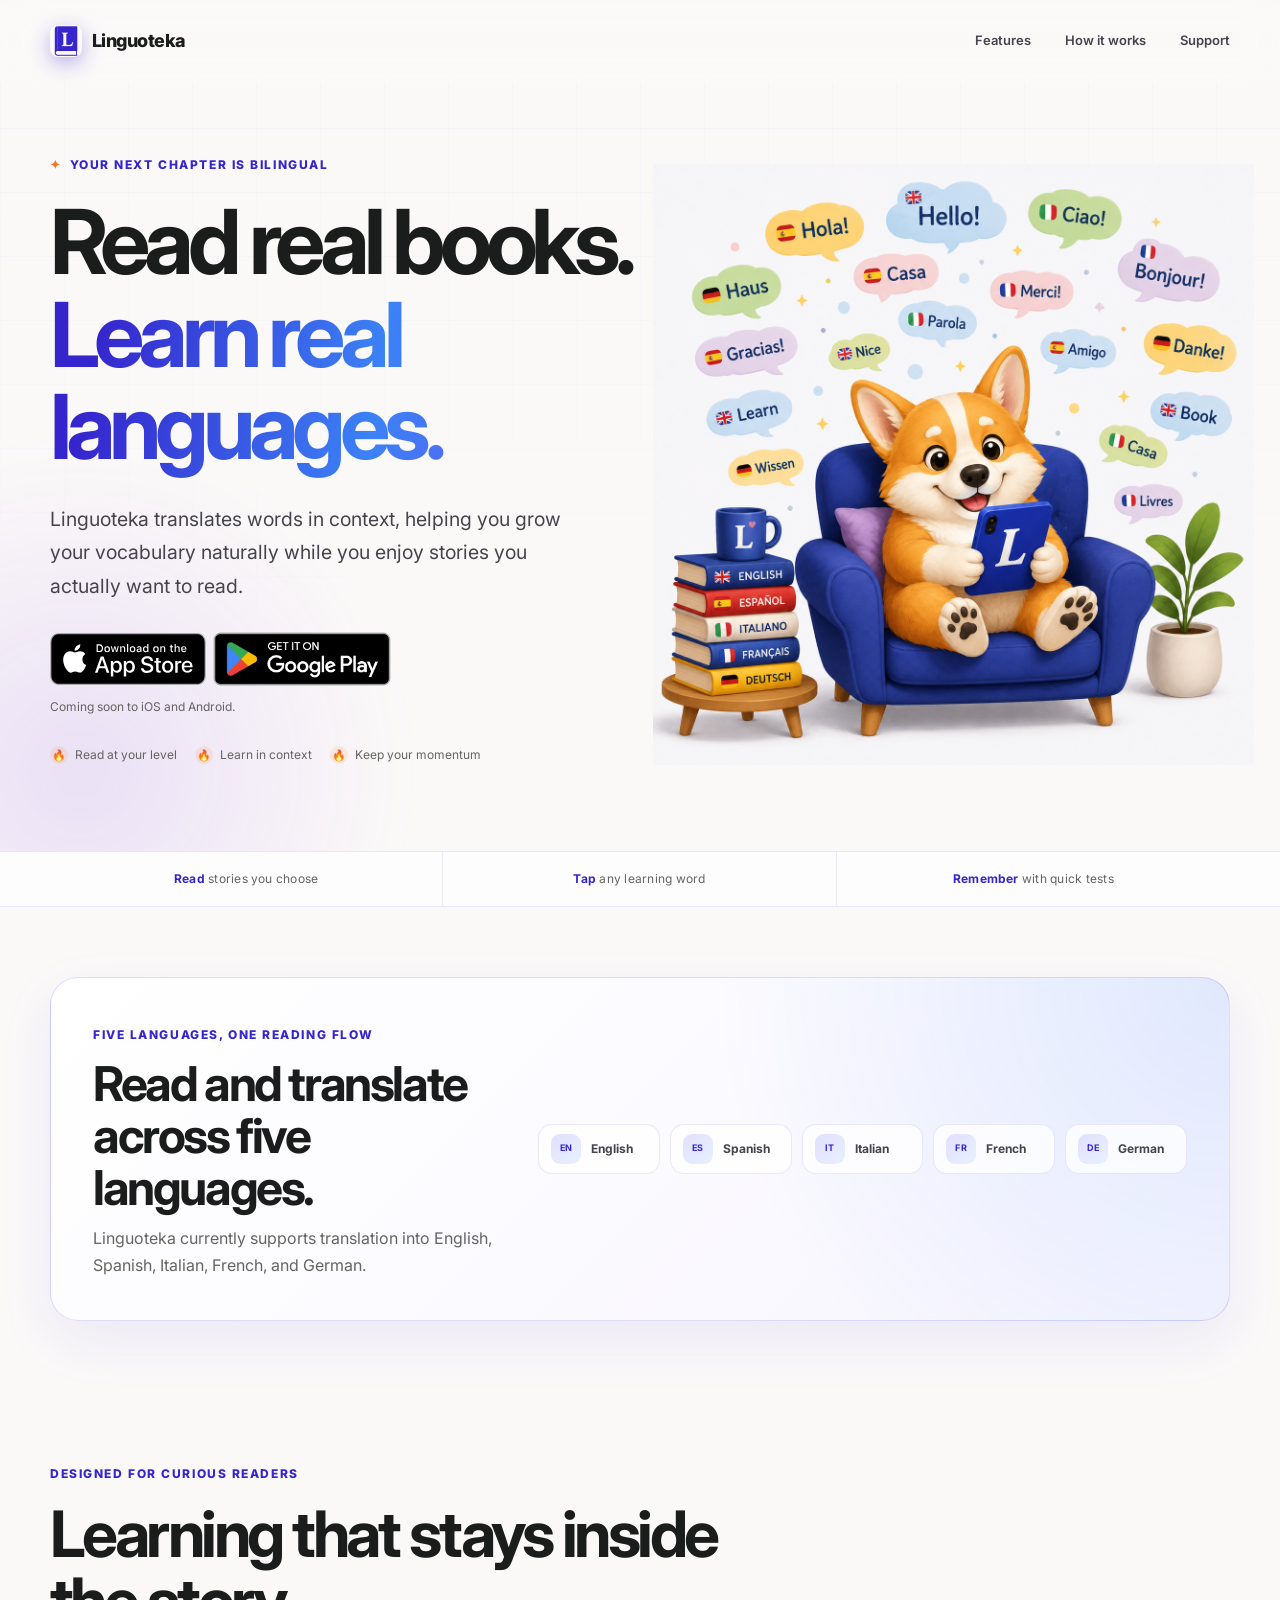
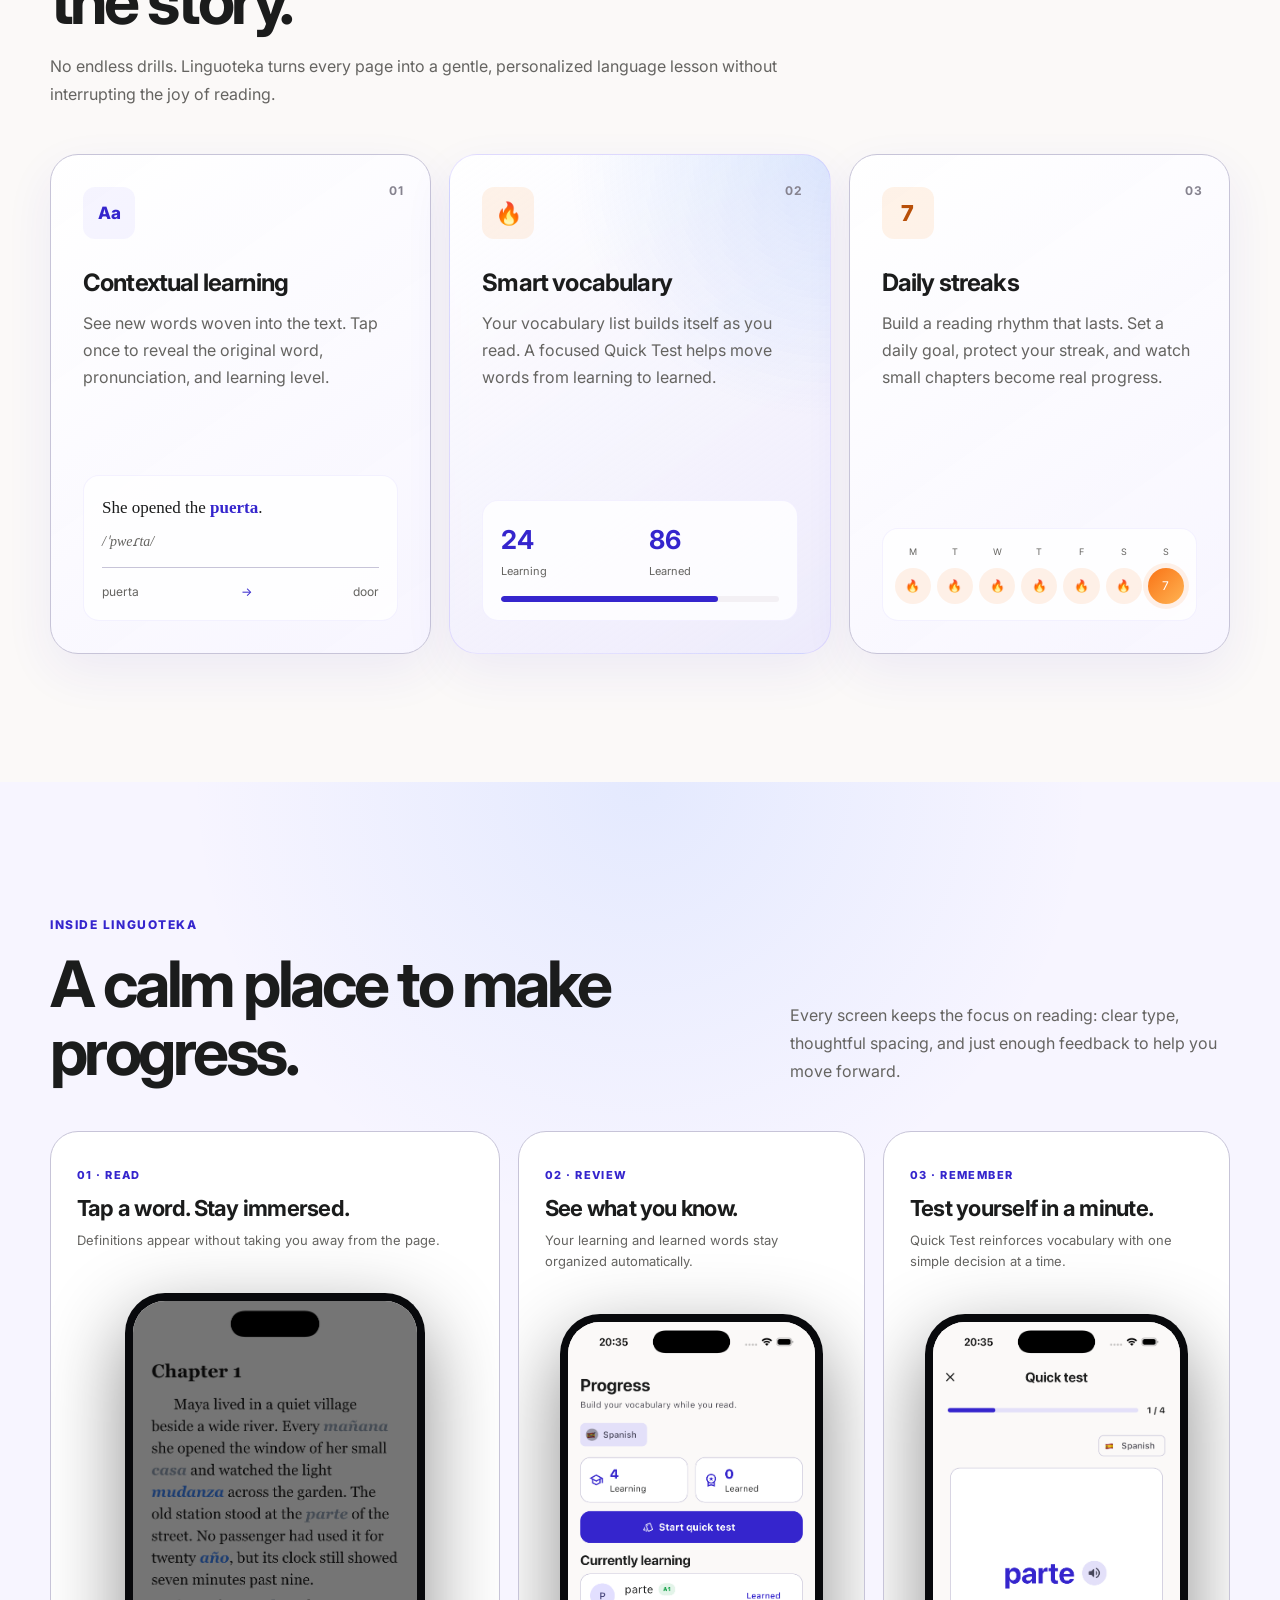
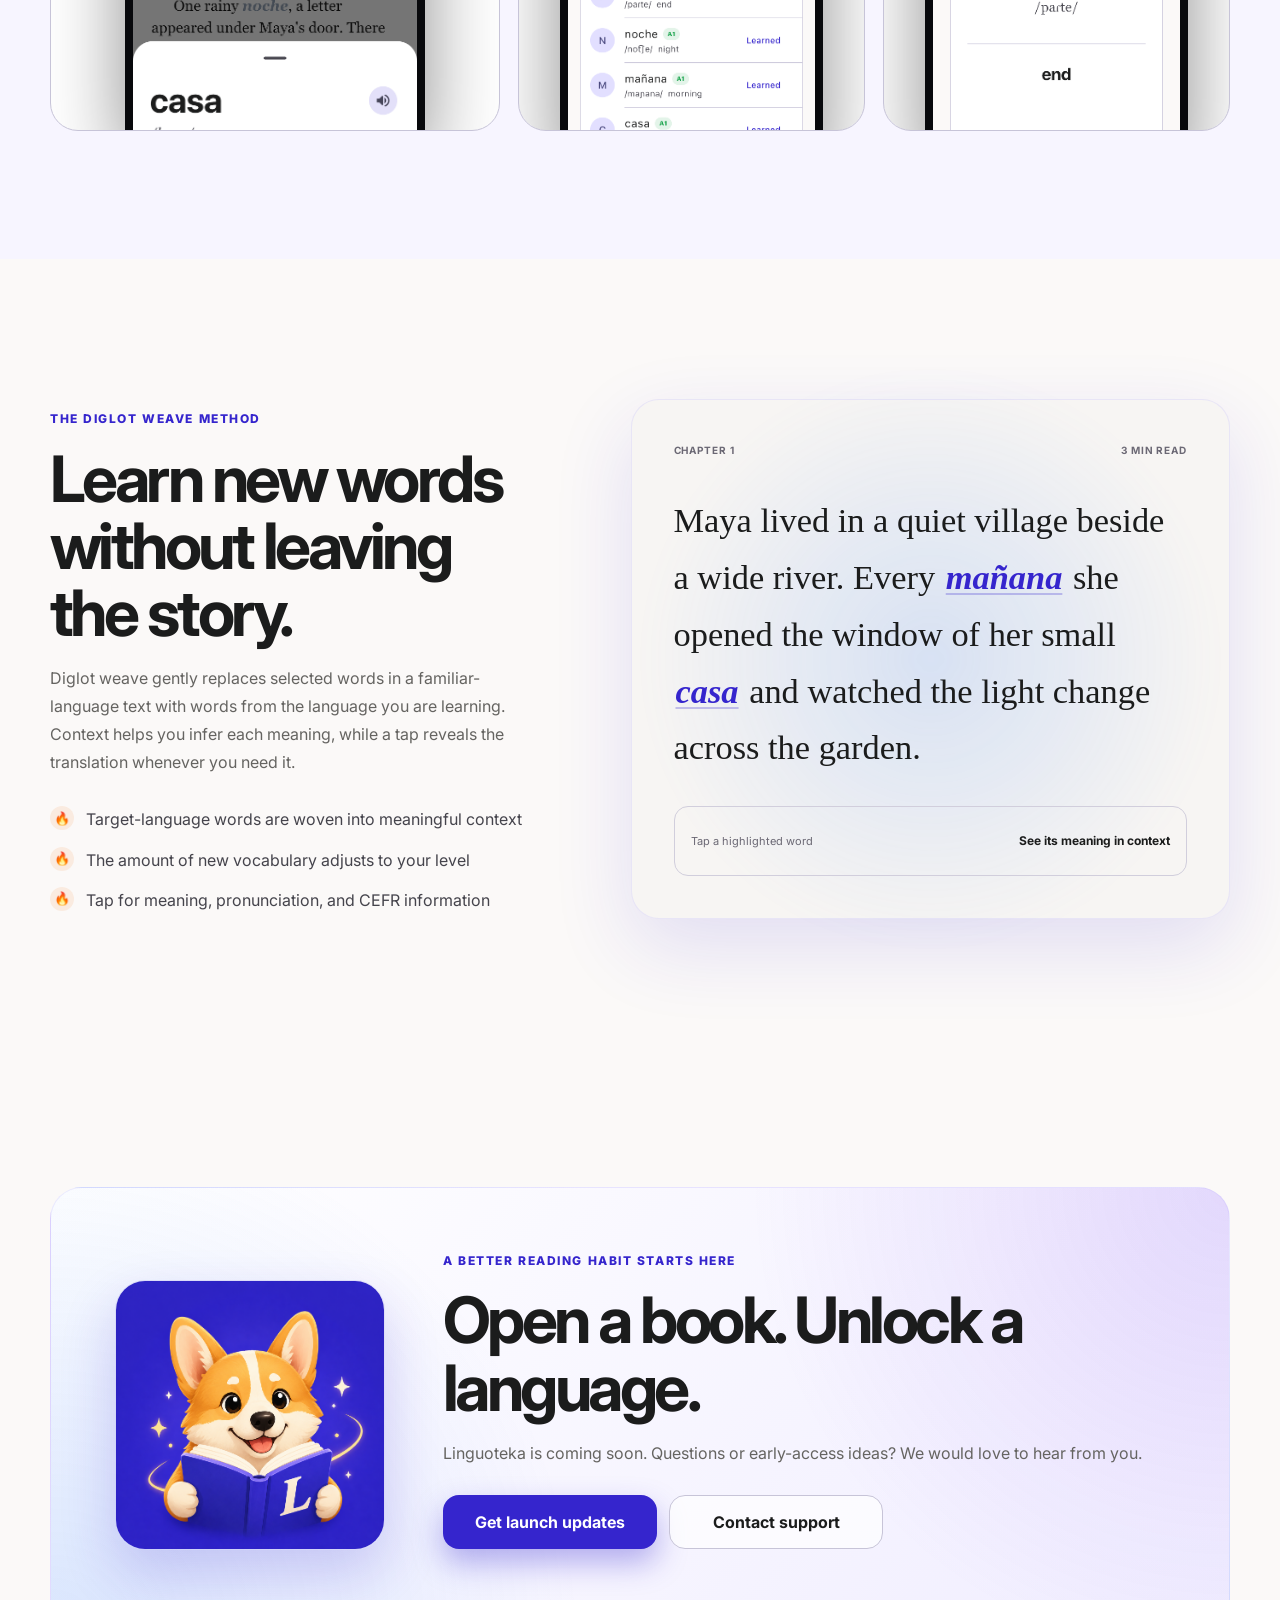
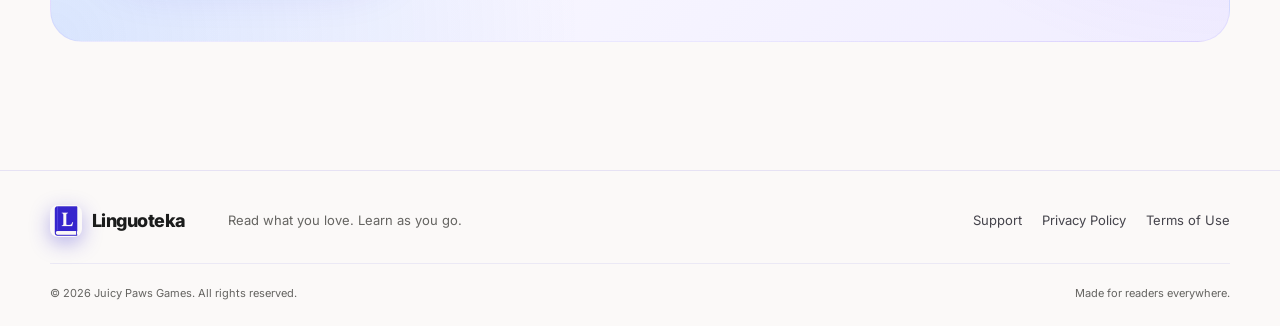
==== index.html @ 570b9b81 "small fixes" ====
<!doctype html>
<html lang="en">
  <head>
    <meta charset="utf-8" />
    <meta name="viewport" content="width=device-width, initial-scale=1" />
    <meta name="theme-color" content="#FBF9F8" />
    <meta
      name="description"
      content="Read the stories you love and learn a language naturally with contextual translations, smart vocabulary, and daily reading goals."
    />
    <script>document.documentElement.classList.add('js');</script>
    <title>Linguoteka — Read stories. Learn languages.</title>
    <link rel="icon" href="images/favicon.png" sizes="32x32" />
    <link rel="preload" href="images/hero-phone-v2.png" as="image" />
    <link rel="preconnect" href="https://fonts.googleapis.com" />
    <link rel="preconnect" href="https://fonts.gstatic.com" crossorigin />
    <link
      href="https://fonts.googleapis.com/css2?family=Inter:wght@400;500;600;700;800&amp;display=swap"
      rel="stylesheet"
    />
    <link rel="stylesheet" href="styles.css" />
    <script src="script.js" defer></script>
  </head>
  <body>
    <a class="skip-link" href="#main-content">Skip to content</a>

    <header class="site-header" data-header>
      <div class="container nav-wrap">
        <a class="brand" href="index.html" aria-label="Linguoteka home">
          <img src="images/favicon.png" width="32" height="32" alt="" />
          <span>Linguoteka</span>
        </a>

        <button
          class="menu-toggle"
          type="button"
          aria-expanded="false"
          aria-controls="primary-navigation"
          data-menu-toggle
        >
          <span class="sr-only">Open navigation</span>
          <span></span><span></span>
        </button>

        <nav id="primary-navigation" class="primary-nav" aria-label="Primary" data-menu>
          <a href="#features">Features</a>
          <a href="#method">How it works</a>
          <a href="#support">Support</a>
        </nav>
      </div>
    </header>

    <main id="main-content">
      <section class="hero" aria-labelledby="hero-title">
        <div class="hero-glow hero-glow-one" aria-hidden="true"></div>
        <div class="hero-glow hero-glow-two" aria-hidden="true"></div>
        <div class="container hero-grid">
          <div class="hero-copy" data-reveal>
            <div class="eyebrow"><span aria-hidden="true">✦</span> Your next chapter is bilingual</div>
            <h1 id="hero-title">Read real books.<br /><span>Learn real languages.</span></h1>
            <p class="hero-lede">
              Linguoteka translates words in context, helping you grow your vocabulary
              naturally while you enjoy stories you actually want to read.
            </p>
            <div class="store-actions" id="download">
              <a class="store-badge store-badge-app" href="#download" data-store-link>
                <img
                  src="images/download-on-the-app-store.svg"
                  alt="Download on the App Store"
                  width="135"
                  height="40"
                />
              </a>
              <a class="store-badge store-badge-play" href="#download" data-store-link>
                <img
                  src="images/get-it-on-google-play.png"
                  alt="Get it on Google Play"
                  width="646"
                  height="250"
                />
              </a>
            </div>
            <p class="launch-note" role="status" aria-live="polite" data-launch-note>
              Coming soon to iOS and Android.
            </p>
            <div class="hero-proof" aria-label="Product benefits">
              <span><i aria-hidden="true">🔥</i> Read at your level</span>
              <span><i aria-hidden="true">🔥</i> Learn in context</span>
              <span><i aria-hidden="true">🔥</i> Keep your momentum</span>
            </div>
          </div>

        </div>
      </section>

      <section class="trust-strip" aria-label="Linguoteka highlights">
        <div class="container trust-grid">
          <p><strong>Read</strong> stories you choose</p>
          <p><strong>Tap</strong> any learning word</p>
          <p><strong>Remember</strong> with quick tests</p>
        </div>
      </section>

      <section class="language-band" id="languages" aria-labelledby="languages-title">
        <div class="container language-layout" data-reveal>
          <div class="language-copy">
            <span class="eyebrow">Five languages, one reading flow</span>
            <h2 id="languages-title">Read and translate across five languages.</h2>
            <p>
              Linguoteka currently supports translation into English, Spanish, Italian,
              French, and German.
            </p>
          </div>
          <ul class="language-list" aria-label="Supported languages">
            <li><span>EN</span>English</li>
            <li><span>ES</span>Spanish</li>
            <li><span>IT</span>Italian</li>
            <li><span>FR</span>French</li>
            <li><span>DE</span>German</li>
          </ul>
        </div>
      </section>

      <section class="section features" id="features" aria-labelledby="features-title">
        <div class="container">
          <div class="section-heading" data-reveal>
            <span class="eyebrow">Designed for curious readers</span>
            <h2 id="features-title">Learning that stays inside the story.</h2>
            <p>
              No endless drills. Linguoteka turns every page into a gentle, personalized
              language lesson without interrupting the joy of reading.
            </p>
          </div>

          <div class="feature-grid">
            <article class="feature-card" data-reveal>
              <div class="feature-number">01</div>
              <div class="feature-icon" aria-hidden="true">Aa</div>
              <h3>Contextual learning</h3>
              <p>
                See new words woven into the text. Tap once to reveal the original word,
                pronunciation, and learning level.
              </p>
              <div class="word-demo" aria-label="Example translation">
                <span>She opened the <strong>puerta</strong>.</span>
                <span class="word-pronunciation">/ˈpweɾta/</span>
                <span class="word-meaning"><span>puerta</span><i>→</i><span>door</span></span>
              </div>
            </article>

            <article class="feature-card feature-card-primary" data-reveal>
              <div class="feature-number">02</div>
              <div class="feature-icon flame" aria-hidden="true">🔥</div>
              <h3>Smart vocabulary</h3>
              <p>
                Your vocabulary list builds itself as you read. A focused Quick Test helps
                move words from learning to learned.
              </p>
              <div class="progress-demo" aria-label="Vocabulary progress example">
                <div><span>Learning</span><strong>24</strong></div>
                <div><span>Learned</span><strong>86</strong></div>
                <span class="progress-track"><i></i></span>
              </div>
            </article>

            <article class="feature-card" data-reveal>
              <div class="feature-number">03</div>
              <div class="feature-icon flame" aria-hidden="true">7</div>
              <h3>Daily streaks</h3>
              <p>
                Build a reading rhythm that lasts. Set a daily goal, protect your streak,
                and watch small chapters become real progress.
              </p>
              <div class="week-demo" aria-label="Seven day reading streak">
                <span>M<i>🔥</i></span><span>T<i>🔥</i></span><span>W<i>🔥</i></span>
                <span>T<i>🔥</i></span><span>F<i>🔥</i></span><span>S<i>🔥</i></span>
                <span class="today">S<i>7</i></span>
              </div>
            </article>
          </div>
        </div>
      </section>

      <section class="section inside" id="inside" aria-labelledby="inside-title">
        <div class="container">
          <div class="section-heading section-heading-split" data-reveal>
            <div>
              <span class="eyebrow">Inside Linguoteka</span>
              <h2 id="inside-title">A calm place to make progress.</h2>
            </div>
            <p>
              Every screen keeps the focus on reading: clear type, thoughtful spacing,
              and just enough feedback to help you move forward.
            </p>
          </div>

          <div class="screens-grid">
            <article class="screen-card screen-card-tall" data-reveal>
              <div class="screen-copy">
                <span>01 · Read</span>
                <h3>Tap a word. Stay immersed.</h3>
                <p>Definitions appear without taking you away from the page.</p>
              </div>
              <div class="device-shot">
                <img
                  src="images/linguoteka_screenshot_3.png"
                  alt="Reader screen with the word casa selected"
                  width="1206"
                  height="2622"
                  loading="lazy"
                />
              </div>
            </article>

            <article class="screen-card" data-reveal>
              <div class="screen-copy">
                <span>02 · Review</span>
                <h3>See what you know.</h3>
                <p>Your learning and learned words stay organized automatically.</p>
              </div>
              <div class="device-shot">
                <img
                  src="images/linguoteka_screenshot_4.png"
                  alt="Progress screen with Spanish vocabulary statistics"
                  width="1206"
                  height="2622"
                  loading="lazy"
                />
              </div>
            </article>

            <article class="screen-card" data-reveal>
              <div class="screen-copy">
                <span>03 · Remember</span>
                <h3>Test yourself in a minute.</h3>
                <p>Quick Test reinforces vocabulary with one simple decision at a time.</p>
              </div>
              <div class="device-shot">
                <img
                  src="images/linguoteka_screenshot_5.png"
                  alt="Quick Test flashcard for the Spanish word parte"
                  width="1206"
                  height="2622"
                  loading="lazy"
                />
              </div>
            </article>
          </div>
        </div>
      </section>

      <section class="reading-section" id="method" aria-labelledby="reading-title">
        <div class="container reading-grid">
          <div class="reading-copy" data-reveal>
            <span class="eyebrow">The diglot weave method</span>
            <h2 id="reading-title">Learn new words without leaving the story.</h2>
            <p>
              Diglot weave gently replaces selected words in a familiar-language text with
              words from the language you are learning. Context helps you infer each meaning,
              while a tap reveals the translation whenever you need it.
            </p>
            <ul class="check-list">
              <li><span aria-hidden="true">🔥</span> Target-language words are woven into meaningful context</li>
              <li><span aria-hidden="true">🔥</span> The amount of new vocabulary adjusts to your level</li>
              <li><span aria-hidden="true">🔥</span> Tap for meaning, pronunciation, and CEFR information</li>
            </ul>
          </div>
          <div class="reading-sample" data-reveal>
            <div class="sample-topline"><span>Chapter 1</span><span>3 min read</span></div>
            <p>
              Maya lived in a quiet village beside a wide river. Every
              <button type="button" class="sample-word" data-word="morning">mañana</button>
              she opened the window of her small
              <button type="button" class="sample-word" data-word="house">casa</button>
              and watched the light change across the garden.
            </p>
            <div class="sample-translation" data-sample-translation>
              <span>Tap a highlighted word</span>
              <strong>See its meaning in context</strong>
            </div>
          </div>
        </div>
      </section>

      <section class="section final-cta" id="support" aria-labelledby="cta-title">
        <div class="container cta-card" data-reveal>
          <img
            src="images/linguoteka-mascot.png"
            alt="Cheerful Linguoteka corgi reading a book"
            width="1254"
            height="1254"
            loading="lazy"
          />
          <div>
            <span class="eyebrow">A better reading habit starts here</span>
            <h2 id="cta-title">Open a book. Unlock a language.</h2>
            <p>
              Linguoteka is coming soon. Questions or early-access ideas? We would love to
              hear from you.
            </p>
            <div class="cta-actions">
              <button class="button button-primary" type="button" data-launch-update>Get launch updates</button>
              <a class="button button-secondary" href="mailto:contact@juicypawsgames.com">Contact support</a>
            </div>
            <p class="cta-status" role="status" aria-live="polite" data-launch-update-note></p>
          </div>
        </div>
      </section>
    </main>

    <footer class="site-footer">
      <div class="container footer-main">
        <a class="brand" href="index.html" aria-label="Linguoteka home">
          <img src="images/favicon.png" width="32" height="32" alt="" />
          <span>Linguoteka</span>
        </a>
        <p>Read what you love. Learn as you go.</p>
        <nav aria-label="Footer">
          <a href="mailto:contact@juicypawsgames.com">Support</a>
          <a href="privacy.html">Privacy Policy</a>
          <a href="terms.html">Terms of Use</a>
        </nav>
      </div>
      <div class="container footer-bottom">
        <span>© <span data-year>2026</span> Juicy Paws Games. All rights reserved.</span>
        <span>Made for readers everywhere.</span>
      </div>
    </footer>
  </body>
</html>
---- styles.css ----
:root {
  --bg: #fbf9f8;
  --surface: #ffffff;
  --surface-high: #f3f0f4;
  --surface-soft: #f7f5ff;
  --text: #1b1c1c;
  --muted: #656461;
  --muted-strong: #45444c;
  --primary: #3525cd;
  --primary-vivid: #3525cd;
  --primary-mid: #5a4be7;
  --primary-soft: #e2dfff;
  --blue: #3b82f6;
  --blue-soft: #e8f1ff;
  --purple: #7c3aed;
  --line: #c7c4d8;
  --white: #ffffff;
  --orange: #f97316;
  --green: #16a34a;
  --container: 1180px;
  --radius-sm: 12px;
  --radius: 16px;
  --radius-lg: 28px;
  --shadow: 0 28px 80px rgba(53, 37, 205, 0.13);
  color-scheme: light;
}

*,
*::before,
*::after {
  box-sizing: border-box;
}

html {
  scroll-behavior: smooth;
}

body {
  margin: 0;
  min-width: 320px;
  background: var(--bg);
  color: var(--text);
  font-family: Inter, -apple-system, BlinkMacSystemFont, "Segoe UI", sans-serif;
  font-size: 16px;
  line-height: 1.65;
  text-rendering: optimizeLegibility;
  -webkit-font-smoothing: antialiased;
}

body.menu-open {
  overflow: hidden;
}

img {
  display: block;
  max-width: 100%;
  height: auto;
}

a {
  color: inherit;
  text-decoration: none;
}

button,
a {
  -webkit-tap-highlight-color: transparent;
}

button,
input,
textarea,
select {
  font: inherit;
}

:focus-visible {
  outline: 3px solid var(--primary);
  outline-offset: 4px;
}

.container {
  width: min(100% - 40px, var(--container));
  margin-inline: auto;
}

.sr-only {
  position: absolute;
  width: 1px;
  height: 1px;
  padding: 0;
  margin: -1px;
  overflow: hidden;
  clip: rect(0, 0, 0, 0);
  white-space: nowrap;
  border: 0;
}

.skip-link {
  position: fixed;
  top: 12px;
  left: 12px;
  z-index: 1000;
  padding: 10px 14px;
  border-radius: 10px;
  background: var(--text);
  color: var(--bg);
  font-weight: 700;
  transform: translateY(-150%);
  transition: transform 160ms ease;
}

.skip-link:focus {
  transform: translateY(0);
}

.site-header {
  position: fixed;
  inset: 0 0 auto;
  z-index: 50;
  background: rgba(251, 249, 248, 0.74);
  border-bottom: 1px solid transparent;
  backdrop-filter: blur(18px);
  -webkit-backdrop-filter: blur(18px);
  transition: background 180ms ease, border-color 180ms ease;
}

.site-header.is-scrolled {
  background: rgba(251, 249, 248, 0.94);
  border-color: rgba(53, 37, 205, 0.12);
}

.nav-wrap,
.legal-nav {
  display: flex;
  align-items: center;
  justify-content: space-between;
  min-height: 72px;
}

.brand {
  display: inline-flex;
  align-items: center;
  gap: 10px;
  color: var(--text);
  font-size: 18px;
  font-weight: 800;
  letter-spacing: -0.03em;
}

.brand img {
  border-radius: 8px;
  box-shadow: 0 6px 20px rgba(53, 37, 205, 0.34);
}

.menu-toggle {
  position: relative;
  z-index: 2;
  display: grid;
  width: 44px;
  height: 44px;
  padding: 0;
  border: 1px solid var(--line);
  border-radius: 12px;
  background: var(--surface);
  place-content: center;
  gap: 6px;
  cursor: pointer;
}

.menu-toggle span:not(.sr-only) {
  width: 20px;
  height: 2px;
  background: var(--text);
  border-radius: 999px;
  transition: transform 180ms ease;
}

.menu-toggle[aria-expanded="true"] span:nth-child(2) {
  transform: translateY(4px) rotate(45deg);
}

.menu-toggle[aria-expanded="true"] span:nth-child(3) {
  transform: translateY(-4px) rotate(-45deg);
}

.primary-nav {
  position: fixed;
  inset: 72px 0 auto;
  display: grid;
  gap: 4px;
  padding: 16px 20px 24px;
  background: rgba(251, 249, 248, 0.98);
  border-bottom: 1px solid var(--line);
  transform: translateY(-130%);
  opacity: 0;
  pointer-events: none;
  transition: transform 200ms ease, opacity 200ms ease;
}

.primary-nav.is-open {
  transform: translateY(0);
  opacity: 1;
  pointer-events: auto;
}

.primary-nav a {
  padding: 12px 10px;
  color: var(--muted-strong);
  font-weight: 600;
}

.hero {
  position: relative;
  min-height: 760px;
  padding: 132px 0 calc(min(108vw, 560px) + 82px);
  overflow: hidden;
  isolation: isolate;
}

.hero::before {
  content: "";
  position: absolute;
  inset: 0;
  z-index: -3;
  background:
    linear-gradient(rgba(53, 37, 205, 0.035) 1px, transparent 1px),
    linear-gradient(90deg, rgba(59, 130, 246, 0.035) 1px, transparent 1px);
  background-size: 64px 64px;
  mask-image: linear-gradient(to bottom, black, transparent 85%);
  -webkit-mask-image: linear-gradient(to bottom, black, transparent 85%);
}

.hero::after {
  content: "";
  position: absolute;
  bottom: 24px;
  left: 50%;
  z-index: -1;
  width: min(108vw, 560px);
  aspect-ratio: 1;
  background: url("images/hero-phone-v2.png") center / contain no-repeat;
  mix-blend-mode: normal;
  pointer-events: none;
  transform: translateX(-50%);
}

.hero-glow {
  position: absolute;
  z-index: -2;
  border-radius: 50%;
  filter: blur(20px);
  pointer-events: none;
}

.hero-glow-one {
  display: none;
}

.hero-glow-two {
  bottom: -260px;
  left: -260px;
  width: 680px;
  height: 680px;
  background: radial-gradient(circle, rgba(124, 58, 237, 0.13), transparent 68%);
}

.hero-grid {
  display: grid;
  align-items: center;
  gap: 54px;
}

.hero-copy {
  position: relative;
  z-index: 2;
}

.eyebrow {
  display: inline-flex;
  align-items: center;
  gap: 8px;
  color: var(--primary);
  font-size: 12px;
  font-weight: 800;
  letter-spacing: 0.13em;
  line-height: 1.3;
  text-transform: uppercase;
}

.eyebrow span {
  color: var(--orange);
}

h1,
h2,
h3,
p {
  margin-top: 0;
}

.hero h1 {
  max-width: 800px;
  margin: 20px 0 30px;
  font-size: clamp(3rem, 13vw, 5.25rem);
  line-height: 1.03;
  letter-spacing: -0.07em;
  overflow: visible;
}

.hero h1 span {
  display: block;
  margin-bottom: -0.1em;
  padding-bottom: 0.1em;
  color: transparent;
  background: linear-gradient(100deg, var(--primary) 8%, var(--blue) 54%, var(--purple) 104%);
  background-clip: text;
  -webkit-background-clip: text;
}

.hero-lede {
  max-width: 640px;
  margin-bottom: 30px;
  color: var(--muted-strong);
  font-size: clamp(1.05rem, 3.5vw, 1.22rem);
  line-height: 1.7;
}

.store-actions {
  display: flex;
  flex-direction: column;
  align-items: flex-start;
  gap: 6px;
}

.store-badge {
  display: inline-flex;
  align-items: center;
  justify-content: center;
  border-radius: 12px;
  transition: transform 180ms ease, filter 180ms ease;
}

.store-badge:hover {
  transform: translateY(-3px);
  filter: drop-shadow(0 12px 18px rgba(27, 28, 28, 0.18));
}

.store-badge img {
  display: block;
  width: auto;
  height: auto;
  object-fit: contain;
}

.store-badge-app img {
  height: 52px;
}

.store-badge-play img {
  width: 202px;
  max-width: none;
  height: auto;
  margin: -13px -17px;
}

.launch-note {
  min-height: 24px;
  margin: 12px 0 0;
  color: var(--muted);
  font-size: 12px;
  transition: color 180ms ease;
}

.launch-note.is-visible {
  color: var(--primary);
}

.hero-proof {
  display: flex;
  flex-wrap: wrap;
  gap: 12px 18px;
  margin-top: 24px;
  color: var(--muted);
  font-size: 12px;
}

.hero-proof span {
  display: inline-flex;
  align-items: center;
  gap: 7px;
}

.hero-proof i {
  display: grid;
  width: 18px;
  height: 18px;
  place-items: center;
  border-radius: 50%;
  background: rgba(249, 115, 22, 0.1);
  color: var(--orange);
  font-size: 11px;
  font-style: normal;
}

.orbit {
  position: absolute;
  border: 1px solid rgba(185, 174, 255, 0.18);
  border-radius: 50%;
  transform: rotate(-15deg);
}

.orbit-one {
  width: 90%;
  aspect-ratio: 1;
}

.orbit-two {
  width: 68%;
  aspect-ratio: 1;
  border-color: rgba(240, 173, 255, 0.14);
  transform: rotate(27deg);
}

.float-card {
  position: absolute;
  z-index: 3;
  display: flex;
  align-items: center;
  gap: 10px;
  padding: 11px 13px;
  border: 1px solid rgba(53, 37, 205, 0.16);
  border-radius: 14px;
  background: rgba(255, 255, 255, 0.92);
  box-shadow: 0 18px 40px rgba(53, 37, 205, 0.16);
  backdrop-filter: blur(14px);
}

.float-card strong,
.float-card small {
  display: block;
  white-space: nowrap;
}

.float-card strong {
  font-size: 12px;
}

.float-card small {
  color: var(--muted);
  font-size: 9px;
}

.float-icon,
.feature-icon {
  display: grid;
  place-items: center;
  border-radius: 12px;
  background: rgba(185, 174, 255, 0.13);
  color: var(--primary);
  font-weight: 800;
}

.float-icon {
  width: 34px;
  height: 34px;
  font-size: 12px;
}

.float-card-word {
  top: 21%;
  left: -2%;
}

.float-card-streak {
  right: -1%;
  bottom: 19%;
}

.flame {
  color: #b84f08;
  background: rgba(255, 159, 67, 0.12);
}

.feature-icon.flame {
  font-size: 22px;
}

.trust-strip {
  border-block: 1px solid rgba(53, 37, 205, 0.11);
  background: rgba(255, 255, 255, 0.72);
}

.trust-grid {
  display: grid;
  gap: 0;
}

.trust-grid p {
  margin: 0;
  padding: 17px 0;
  border-bottom: 1px solid rgba(53, 37, 205, 0.09);
  color: var(--muted);
  font-size: 12px;
  letter-spacing: 0.02em;
  text-align: center;
}

.trust-grid p:last-child {
  border-bottom: 0;
}

.trust-grid strong {
  color: var(--primary);
}

.language-band {
  padding: 70px 0 10px;
}

.language-layout {
  display: grid;
  gap: 30px;
  padding: 30px;
  border: 1px solid rgba(53, 37, 205, 0.15);
  border-radius: var(--radius-lg);
  background:
    radial-gradient(circle at 100% 0%, rgba(59, 130, 246, 0.13), transparent 42%),
    linear-gradient(135deg, var(--surface), var(--surface-soft));
  box-shadow: 0 20px 55px rgba(53, 37, 205, 0.08);
}

.language-copy h2 {
  max-width: 620px;
  margin: 12px 0 12px;
  font-size: clamp(1.85rem, 7vw, 3rem);
  line-height: 1.08;
  letter-spacing: -0.05em;
}

.language-copy p {
  max-width: 620px;
  margin: 0;
  color: var(--muted);
}

.language-list {
  display: grid;
  grid-template-columns: repeat(auto-fit, minmax(108px, 1fr));
  gap: 10px;
  margin: 0;
  padding: 0;
  list-style: none;
}

.language-list li {
  display: flex;
  align-items: center;
  gap: 10px;
  min-width: 0;
  min-height: 48px;
  padding: 9px 12px;
  border: 1px solid rgba(53, 37, 205, 0.1);
  border-radius: 14px;
  background: rgba(255, 255, 255, 0.78);
  color: var(--muted-strong);
  font-size: 12px;
  font-weight: 700;
  white-space: nowrap;
}

.language-list li:last-child {
  grid-column: auto;
}

.language-list span {
  display: grid;
  flex: 0 0 30px;
  width: 30px;
  height: 30px;
  place-items: center;
  border-radius: 9px;
  background: linear-gradient(135deg, var(--primary-soft), var(--blue-soft));
  color: var(--primary);
  font-size: 9px;
  letter-spacing: 0.05em;
}

.section {
  padding: 96px 0;
}

.section-heading {
  max-width: 760px;
  margin-bottom: 46px;
}

.section-heading h2,
.reading-copy h2,
.cta-card h2 {
  margin: 14px 0 18px;
  font-size: clamp(2.15rem, 8vw, 4rem);
  line-height: 1.05;
  letter-spacing: -0.055em;
}

.section-heading p,
.reading-copy > p,
.cta-card p {
  margin-bottom: 0;
  color: var(--muted);
  font-size: 16px;
  line-height: 1.75;
}

.feature-grid {
  display: grid;
  gap: 18px;
}

.feature-card {
  position: relative;
  min-height: 430px;
  padding: 26px;
  overflow: hidden;
  border: 1px solid var(--line);
  border-radius: var(--radius-lg);
  background: linear-gradient(145deg, rgba(255, 255, 255, 0.98), rgba(247, 245, 255, 0.96));
  box-shadow: 0 18px 50px rgba(53, 37, 205, 0.07);
}

.feature-card-primary {
  border-color: rgba(185, 174, 255, 0.34);
  background:
    radial-gradient(circle at 100% 0%, rgba(59, 130, 246, 0.16), transparent 42%),
    linear-gradient(145deg, rgba(255, 255, 255, 0.98), rgba(226, 223, 255, 0.55));
}

.feature-number {
  position: absolute;
  top: 26px;
  right: 26px;
  color: #86838f;
  font-size: 12px;
  font-weight: 700;
  letter-spacing: 0.1em;
}

.feature-icon {
  width: 52px;
  height: 52px;
  margin-bottom: 30px;
  font-size: 17px;
}

.feature-card h3 {
  margin-bottom: 12px;
  font-size: 24px;
  line-height: 1.2;
  letter-spacing: -0.035em;
}

.feature-card > p {
  margin-bottom: 28px;
  color: var(--muted);
  line-height: 1.7;
}

.word-demo,
.progress-demo,
.week-demo {
  margin-top: auto;
  border: 1px solid rgba(185, 174, 255, 0.16);
  border-radius: var(--radius);
  background: rgba(255, 255, 255, 0.8);
}

.word-demo {
  padding: 18px;
  font-family: Georgia, "Times New Roman", serif;
  font-size: 17px;
}

.word-demo strong {
  color: var(--primary);
}

.word-pronunciation {
  display: block;
  margin-top: 8px;
  color: var(--muted);
  font-size: 14px;
  font-style: italic;
}

.word-meaning {
  display: flex;
  align-items: center;
  justify-content: space-between;
  margin-top: 14px;
  padding-top: 14px;
  border-top: 1px solid var(--line);
  color: var(--muted);
  font-family: Inter, sans-serif;
  font-size: 12px;
}

.word-meaning i {
  color: var(--primary);
  font-style: normal;
}

.progress-demo {
  display: grid;
  grid-template-columns: 1fr 1fr;
  gap: 10px 18px;
  padding: 18px;
}

.progress-demo div {
  display: flex;
  flex-direction: column-reverse;
}

.progress-demo span {
  color: var(--muted);
  font-size: 11px;
}

.progress-demo strong {
  color: var(--primary);
  font-size: 26px;
}

.progress-demo .progress-track {
  grid-column: 1 / -1;
  height: 6px;
  margin-top: 6px;
  overflow: hidden;
  border-radius: 99px;
  background: var(--surface-high);
}

.progress-track i {
  display: block;
  width: 78%;
  height: 100%;
  border-radius: inherit;
  background: linear-gradient(90deg, var(--primary-vivid), var(--primary));
}

.week-demo {
  display: grid;
  grid-template-columns: repeat(7, 1fr);
  gap: 6px;
  padding: 16px 12px;
}

.week-demo span {
  display: grid;
  gap: 8px;
  color: var(--muted);
  font-size: 9px;
  text-align: center;
}

.week-demo i {
  display: grid;
  aspect-ratio: 1;
  place-items: center;
  border-radius: 50%;
  background: rgba(249, 115, 22, 0.1);
  color: var(--orange);
  font-size: 12px;
  font-style: normal;
}

.week-demo .today i {
  background: linear-gradient(135deg, var(--orange), #ffb453);
  color: var(--white);
  box-shadow: 0 0 0 5px rgba(249, 115, 22, 0.1);
}

.inside {
  background:
    radial-gradient(circle at 50% 0%, rgba(59, 130, 246, 0.1), transparent 36%),
    var(--surface-soft);
}

.section-heading-split {
  max-width: none;
}

.screens-grid {
  display: grid;
  gap: 18px;
}

.screen-card {
  min-height: 600px;
  overflow: hidden;
  border: 1px solid var(--line);
  border-radius: var(--radius-lg);
  background: var(--surface);
}

.screen-copy {
  position: relative;
  z-index: 2;
  padding: 28px 26px 10px;
}

.screen-copy > span {
  color: var(--primary);
  font-size: 11px;
  font-weight: 800;
  letter-spacing: 0.13em;
  text-transform: uppercase;
}

.screen-copy h3 {
  margin: 9px 0 9px;
  font-size: 22px;
  line-height: 1.2;
  letter-spacing: -0.035em;
}

.screen-copy p {
  margin-bottom: 0;
  color: var(--muted);
  font-size: 13px;
  line-height: 1.6;
}

.device-shot {
  position: relative;
  width: 76%;
  max-width: 300px;
  height: 445px;
  margin: 32px auto -80px;
  overflow: hidden;
  border: 8px solid #08090c;
  border-bottom: 0;
  border-radius: 40px 40px 0 0;
  background: #fdfafa;
  box-shadow: 0 28px 80px rgba(0, 0, 0, 0.45);
}

.device-shot img {
  width: 100%;
  height: auto;
  aspect-ratio: 1206 / 2622;
  object-fit: cover;
  object-position: top center;
}

.reading-section {
  padding: 96px 0;
  overflow: hidden;
}

.reading-grid {
  display: grid;
  gap: 50px;
  align-items: center;
}

.check-list {
  display: grid;
  gap: 14px;
  margin: 30px 0 0;
  padding: 0;
  list-style: none;
}

.check-list li {
  display: flex;
  align-items: flex-start;
  gap: 12px;
  color: var(--muted-strong);
}

.check-list span {
  display: grid;
  flex: 0 0 24px;
  width: 24px;
  height: 24px;
  place-items: center;
  border-radius: 50%;
  background: rgba(249, 115, 22, 0.1);
  color: var(--orange);
  font-size: 13px;
  font-weight: 800;
}

.reading-sample {
  position: relative;
  padding: 26px;
  border: 1px solid rgba(185, 174, 255, 0.24);
  border-radius: var(--radius-lg);
  background: #f7f5f3;
  color: #1b1c1c;
  box-shadow: var(--shadow);
}

.reading-sample::before {
  content: "";
  position: absolute;
  inset: -26px;
  z-index: -1;
  border-radius: 50%;
  background: radial-gradient(circle, rgba(59, 130, 246, 0.17), transparent 67%);
  filter: blur(10px);
}

.sample-topline {
  display: flex;
  justify-content: space-between;
  margin-bottom: 34px;
  color: #6b6874;
  font-family: Inter, sans-serif;
  font-size: 10px;
  font-weight: 700;
  letter-spacing: 0.09em;
  text-transform: uppercase;
}

.reading-sample > p {
  margin-bottom: 30px;
  font-family: Georgia, "Times New Roman", serif;
  font-size: clamp(1.25rem, 5.5vw, 1.8rem);
  line-height: 1.65;
}

.sample-word {
  display: inline;
  padding: 0 2px;
  border: 0;
  background: transparent;
  color: var(--primary-vivid);
  font-family: inherit;
  font-style: italic;
  font-weight: 700;
  cursor: pointer;
  text-decoration: underline;
  text-decoration-color: rgba(53, 37, 205, 0.26);
  text-decoration-thickness: 2px;
  text-underline-offset: 4px;
}

.sample-word:hover,
.sample-word.is-active {
  color: #2412be;
  background: var(--primary-soft);
  border-radius: 4px;
}

.sample-translation {
  display: flex;
  align-items: center;
  justify-content: space-between;
  gap: 12px;
  min-height: 70px;
  padding: 14px 16px;
  border: 1px solid #d1cedc;
  border-radius: 14px;
  font-family: Inter, sans-serif;
}

.sample-translation span {
  color: #6b6874;
  font-size: 11px;
}

.sample-translation strong {
  font-size: 12px;
  text-align: right;
}

.sample-translation.is-active {
  border-color: #a69bff;
  background: #eeebff;
}

.final-cta {
  padding-top: 20px;
}

.cta-card {
  position: relative;
  display: grid;
  gap: 28px;
  align-items: center;
  padding: 34px 28px;
  overflow: hidden;
  border: 1px solid rgba(185, 174, 255, 0.24);
  border-radius: 32px;
  background:
    radial-gradient(circle at 0 100%, rgba(59, 130, 246, 0.18), transparent 42%),
    radial-gradient(circle at 100% 0%, rgba(124, 58, 237, 0.14), transparent 38%),
    linear-gradient(135deg, #ffffff, #f0edff);
}

.cta-card img {
  width: min(210px, 58vw);
  margin-inline: auto;
  aspect-ratio: 1;
  border: 1px solid rgba(53, 37, 205, 0.12);
  border-radius: 30px;
  box-shadow: 0 24px 55px rgba(53, 37, 205, 0.2);
}

.cta-actions {
  display: grid;
  gap: 12px;
  margin-top: 28px;
}

.button {
  display: inline-flex;
  min-height: 54px;
  align-items: center;
  justify-content: center;
  padding: 13px 20px;
  border: 1px solid transparent;
  border-radius: 16px;
  font-family: inherit;
  font-weight: 700;
  cursor: pointer;
  transition: transform 180ms ease, background 180ms ease, border-color 180ms ease;
}

.button:hover {
  transform: translateY(-2px);
}

.button-primary {
  background: var(--primary-vivid);
  color: var(--white);
  box-shadow: 0 14px 30px rgba(53, 37, 205, 0.35);
}

.button-primary:hover {
  background: #4938df;
}

.button-secondary {
  border-color: var(--line);
  background: rgba(255, 255, 255, 0.7);
  color: var(--text);
}

.button-secondary:hover {
  border-color: rgba(185, 174, 255, 0.5);
  background: rgba(185, 174, 255, 0.06);
}

.cta-status {
  min-height: 22px;
  margin: 12px 0 0 !important;
  color: var(--muted);
  font-size: 12px !important;
}

.cta-status.is-visible {
  color: var(--primary);
}

.site-footer {
  padding: 34px 0 24px;
  border-top: 1px solid rgba(53, 37, 205, 0.11);
}

.footer-main {
  display: grid;
  gap: 18px;
  align-items: center;
  padding-bottom: 26px;
}

.footer-main > p {
  margin: 0;
  color: var(--muted);
  font-size: 13px;
}

.footer-main nav {
  display: flex;
  flex-wrap: wrap;
  gap: 12px 20px;
}

.footer-main nav a,
.legal-footer a {
  color: var(--muted-strong);
  font-size: 13px;
  transition: color 180ms ease;
}

.footer-main nav a:hover,
.legal-footer a:hover {
  color: var(--primary);
}

.footer-bottom {
  display: flex;
  flex-direction: column;
  gap: 8px;
  padding-top: 20px;
  border-top: 1px solid rgba(53, 37, 205, 0.08);
  color: var(--muted);
  font-size: 11px;
}

.js [data-reveal] {
  opacity: 0;
  transform: translateY(24px);
  transition: opacity 650ms ease, transform 650ms cubic-bezier(0.2, 0.7, 0.2, 1);
}

.js [data-reveal].is-visible {
  opacity: 1;
  transform: translateY(0);
}

/* Legal pages */
.legal-page {
  background:
    radial-gradient(circle at 50% -10%, rgba(59, 130, 246, 0.12), transparent 28%),
    var(--bg);
}

.legal-header {
  border-bottom: 1px solid rgba(53, 37, 205, 0.11);
  background: rgba(251, 249, 248, 0.88);
  backdrop-filter: blur(16px);
}

.back-link {
  display: inline-flex;
  align-items: center;
  gap: 8px;
  color: var(--muted-strong);
  font-size: 13px;
  font-weight: 600;
}

.back-link:hover {
  color: var(--primary);
}

.legal-main {
  padding: 70px 0 100px;
}

.legal-article {
  width: min(100% - 40px, 760px);
  margin-inline: auto;
}

.legal-title {
  padding-bottom: 38px;
  border-bottom: 1px solid var(--line);
}

.legal-badge {
  display: inline-flex;
  padding: 7px 11px;
  border: 1px solid rgba(255, 159, 67, 0.24);
  border-radius: 999px;
  background: rgba(255, 159, 67, 0.08);
  color: #9a3f07;
  font-size: 10px;
  font-weight: 800;
  letter-spacing: 0.1em;
  text-transform: uppercase;
}

.legal-title h1 {
  margin: 20px 0 8px;
  font-size: clamp(2.7rem, 10vw, 4.4rem);
  line-height: 1;
  letter-spacing: -0.06em;
}

.legal-updated {
  margin-bottom: 22px;
  color: var(--primary);
  font-size: 12px;
  font-weight: 700;
}

.legal-title > p:last-child {
  margin-bottom: 0;
  color: var(--muted);
  font-size: 15px;
}

.legal-notice {
  margin: 30px 0 50px;
  padding: 18px;
  border: 1px solid rgba(255, 159, 67, 0.2);
  border-radius: var(--radius);
  background: rgba(255, 159, 67, 0.06);
}

.legal-notice strong {
  color: #9a3f07;
  font-size: 13px;
}

.legal-notice p {
  margin: 3px 0 0;
  color: var(--muted);
  font-size: 13px;
}

.legal-article section {
  margin-top: 44px;
}

.legal-article h2 {
  margin-bottom: 14px;
  font-size: 24px;
  line-height: 1.25;
  letter-spacing: -0.035em;
}

.legal-article h3 {
  margin: 26px 0 8px;
  color: var(--muted-strong);
  font-size: 16px;
}

.legal-article section p,
.legal-article li {
  color: var(--muted);
  font-size: 15px;
  line-height: 1.85;
}

.legal-article section p:last-child {
  margin-bottom: 0;
}

.legal-article ul {
  display: grid;
  gap: 8px;
  padding-left: 20px;
}

.legal-article a {
  color: var(--primary);
  text-decoration: underline;
  text-decoration-color: rgba(185, 174, 255, 0.32);
  text-underline-offset: 3px;
}

.legal-footer {
  padding: 22px 0;
  border-top: 1px solid rgba(53, 37, 205, 0.11);
  color: var(--muted);
  font-size: 12px;
}

.legal-footer .container {
  display: flex;
  flex-direction: column;
  gap: 8px;
}

@media (min-width: 560px) {
  .cta-actions {
    grid-template-columns: repeat(2, minmax(0, 1fr));
  }

  .store-actions {
    flex-direction: row;
    align-items: center;
    gap: 12px;
  }

  .trust-grid {
    grid-template-columns: repeat(3, 1fr);
  }

  .trust-grid p {
    border-right: 1px solid rgba(53, 37, 205, 0.09);
    border-bottom: 0;
  }

  .trust-grid p:last-child {
    border-right: 0;
  }

  .feature-card {
    padding: 32px;
  }

  .screens-grid {
    grid-template-columns: repeat(2, 1fr);
  }

  .screen-card-tall {
    grid-column: 1 / -1;
  }

  .cta-card {
    grid-template-columns: 200px 1fr;
    padding: 42px;
  }

  .legal-footer .container,
  .footer-bottom {
    flex-direction: row;
    align-items: center;
    justify-content: space-between;
  }
}

@media (min-width: 820px) {
  .container {
    width: min(100% - 64px, var(--container));
  }

  .nav-wrap,
  .legal-nav {
    min-height: 82px;
  }

  .menu-toggle {
    display: none;
  }

  .primary-nav {
    position: static;
    display: flex;
    align-items: center;
    gap: 34px;
    padding: 0;
    border: 0;
    background: transparent;
    opacity: 1;
    pointer-events: auto;
    transform: none;
  }

  .primary-nav a {
    position: relative;
    padding: 10px 0;
    font-size: 13px;
  }

  .primary-nav a::after {
    content: "";
    position: absolute;
    right: 0;
    bottom: 4px;
    left: 0;
    height: 2px;
    border-radius: 999px;
    background: var(--primary);
    transform: scaleX(0);
    transform-origin: right;
    transition: transform 180ms ease;
  }

  .primary-nav a:hover::after {
    transform: scaleX(1);
    transform-origin: left;
  }

  .hero {
    min-height: 800px;
    padding: 150px 0 86px;
  }

  .hero::after {
    top: 96px;
    right: max(20px, calc((100vw - var(--container)) / 2 - 34px));
    bottom: 18px;
    left: auto;
    width: min(58vw, 760px);
    background-position: right center;
    transform: none;
  }

  .hero-grid {
    grid-template-columns: minmax(0, 1.02fr) minmax(380px, 0.98fr);
    gap: 24px;
  }

  .hero h1 {
    font-size: clamp(4.1rem, 7vw, 6rem);
  }

  .float-card-word {
    left: -1%;
  }

  .float-card-streak {
    right: -2%;
  }

  .section {
    padding: 128px 0;
  }

  .section-heading-split {
    display: grid;
    grid-template-columns: minmax(0, 1.2fr) minmax(280px, 0.8fr);
    gap: 80px;
    align-items: end;
  }

  .section-heading-split h2 {
    margin-bottom: 0;
  }

  .feature-grid {
    grid-template-columns: repeat(3, minmax(0, 1fr));
  }

  .feature-card {
    display: flex;
    min-height: 500px;
    flex-direction: column;
  }

  .screens-grid {
    grid-template-columns: 1.18fr 0.91fr 0.91fr;
  }

  .screen-card-tall {
    grid-column: auto;
  }

  .screen-card-tall .device-shot {
    width: 70%;
  }

  .reading-section {
    padding: 140px 0;
  }

  .reading-grid {
    grid-template-columns: minmax(0, 0.9fr) minmax(420px, 1.1fr);
    gap: 90px;
  }

  .reading-sample {
    padding: 42px;
  }

  .reading-sample > p {
    font-size: clamp(1.6rem, 3vw, 2.15rem);
  }

  .cta-card {
    grid-template-columns: 270px 1fr;
    gap: 58px;
    padding: 58px 64px;
  }

  .cta-card img {
    width: 270px;
  }

  .cta-actions {
    max-width: 440px;
  }

  .footer-main {
    grid-template-columns: auto 1fr auto;
  }

  .footer-main > p {
    padding-left: 24px;
  }

  .legal-main {
    padding: 100px 0 140px;
  }
}

@media (min-width: 820px) and (orientation: landscape) {
  .hero-lede {
    max-width: 560px;
    padding-right: clamp(18px, 2vw, 32px);
    text-wrap: pretty;
  }

  .hero::after {
    right: clamp(0px, 2vw, 28px);
    width: min(47vw, 700px);
  }
}

@media (min-width: 1120px) {
  .hero-grid {
    grid-template-columns: 1.07fr 0.93fr;
    gap: 48px;
  }

  .hero::after {
    width: min(47vw, 700px);
  }

  .language-layout {
    grid-template-columns: minmax(0, 0.78fr) minmax(590px, 1.22fr);
    align-items: center;
    padding: 42px;
  }

  .float-card {
    padding: 14px 16px;
  }

  .float-card strong {
    font-size: 13px;
  }

  .float-card small {
    font-size: 10px;
  }
}

@media (prefers-reduced-motion: reduce) {
  html {
    scroll-behavior: auto;
  }

  *,
  *::before,
  *::after {
    scroll-behavior: auto !important;
    transition-duration: 0.01ms !important;
    animation-duration: 0.01ms !important;
    animation-iteration-count: 1 !important;
  }
}
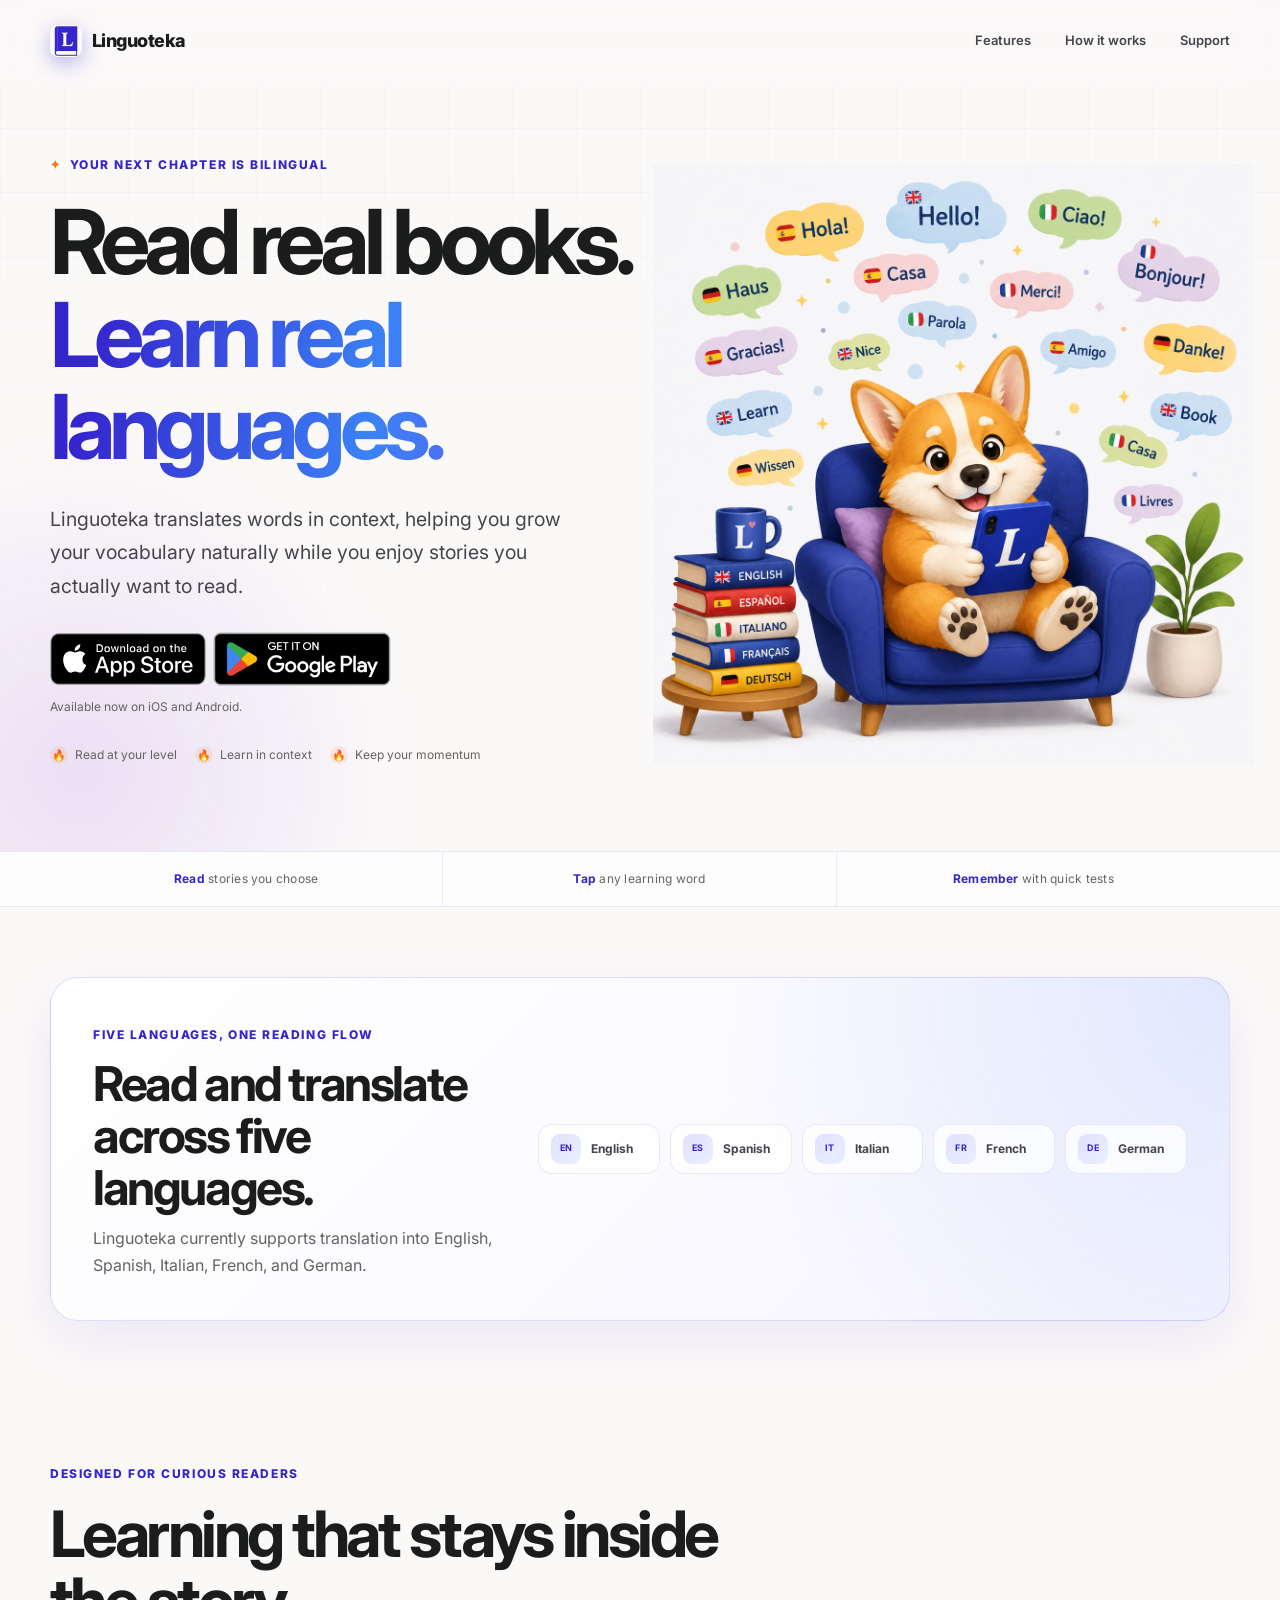
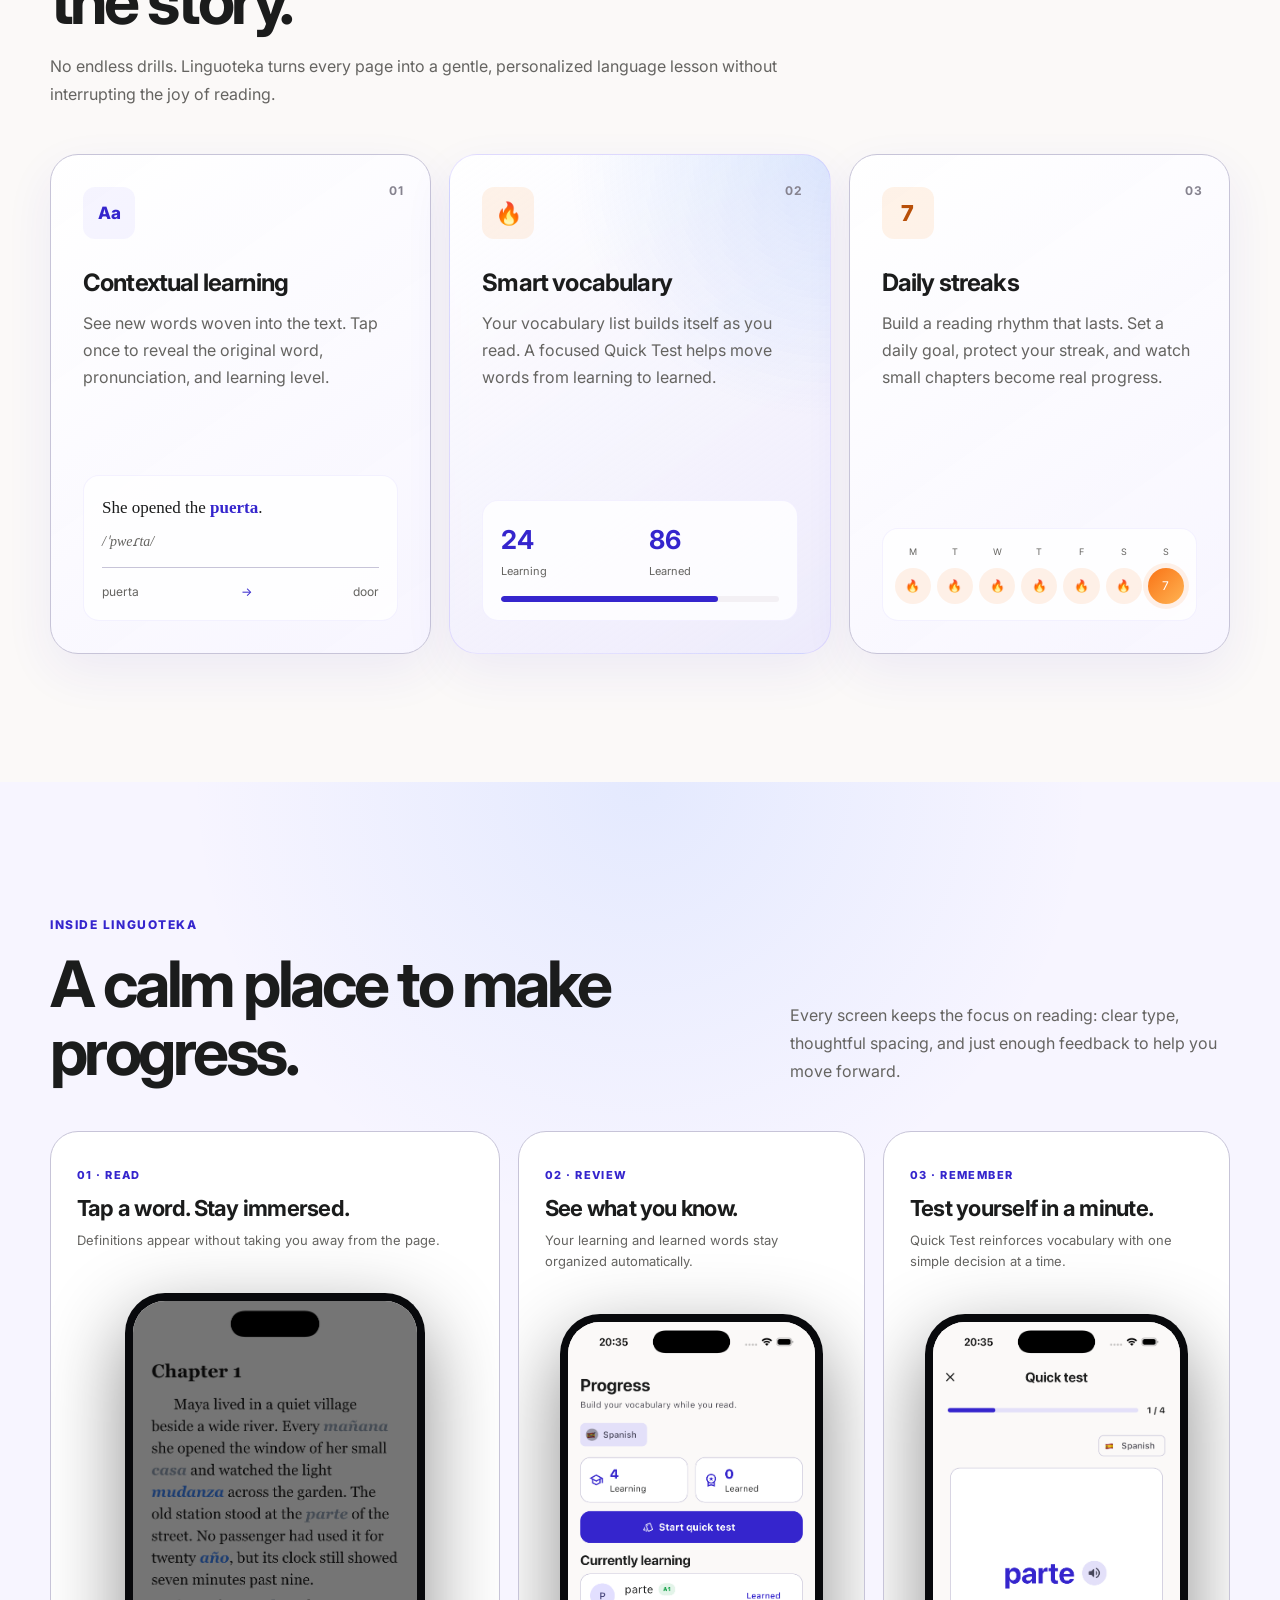
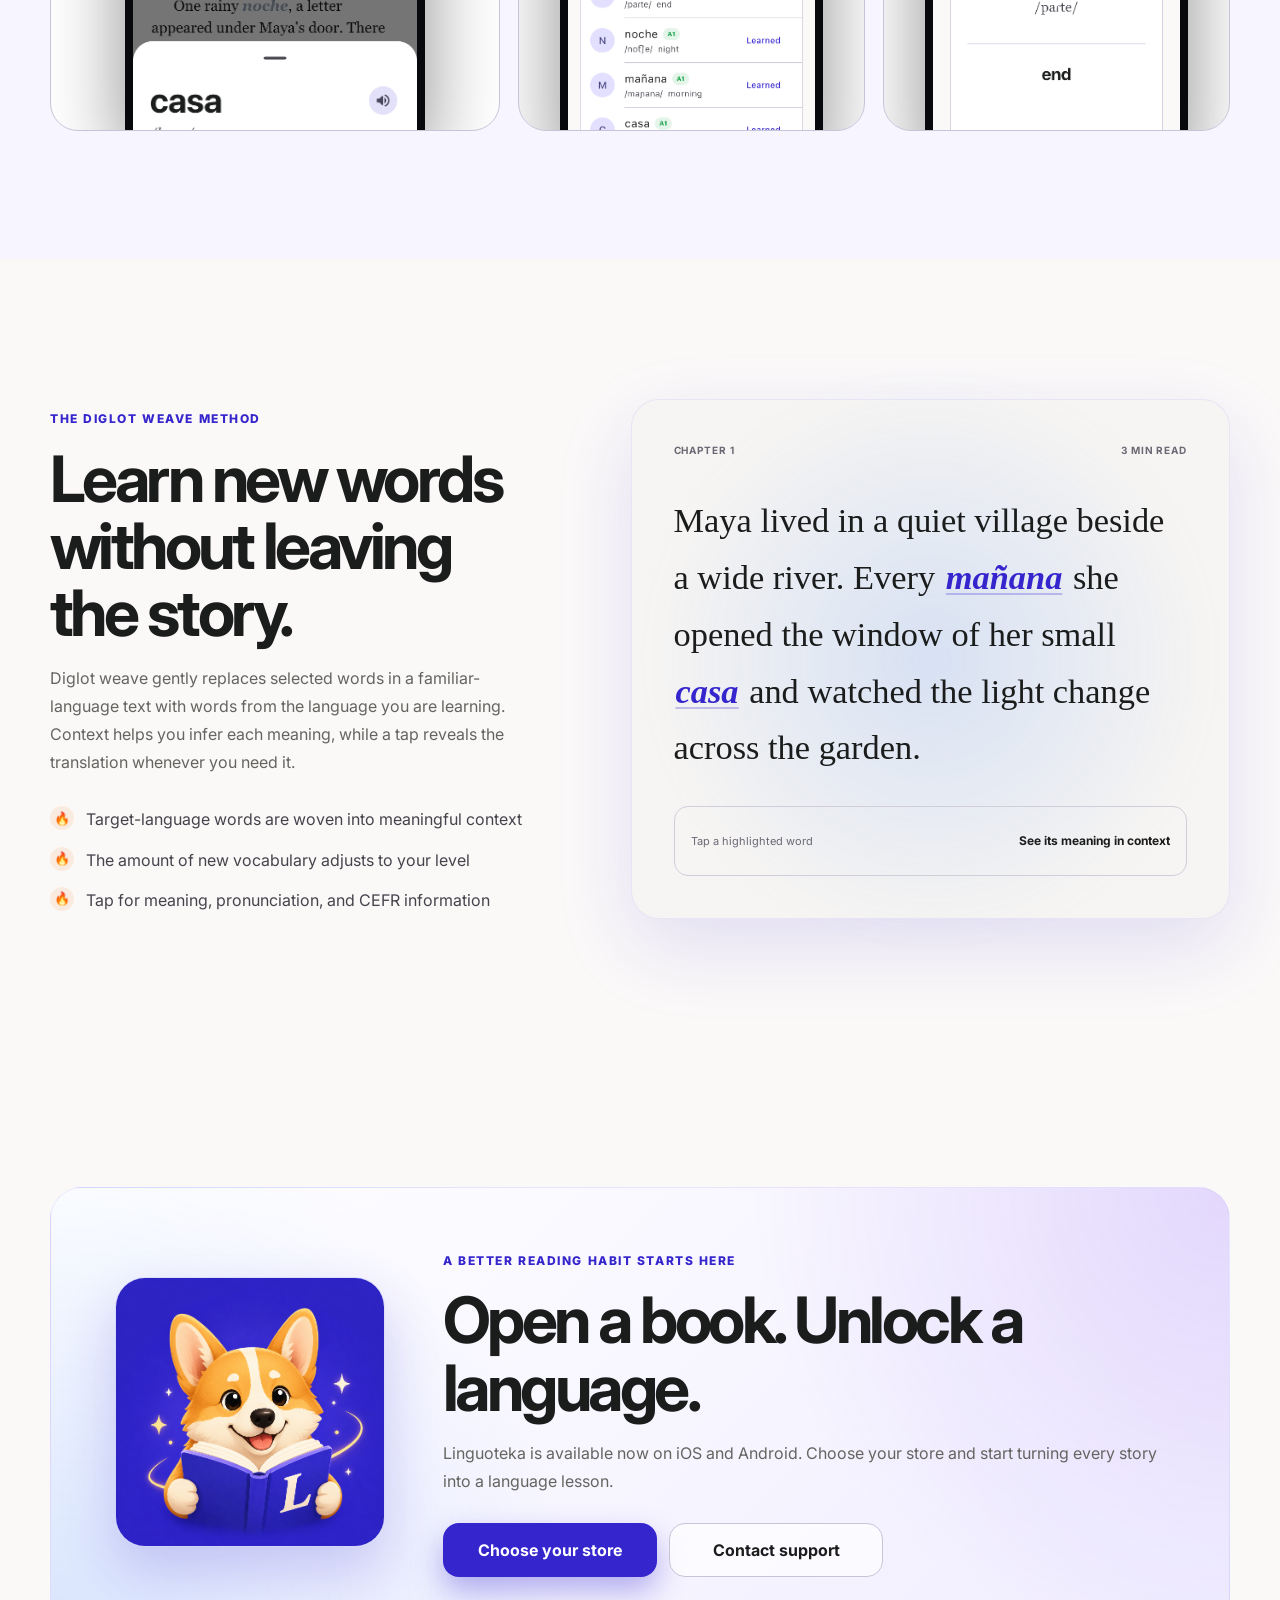
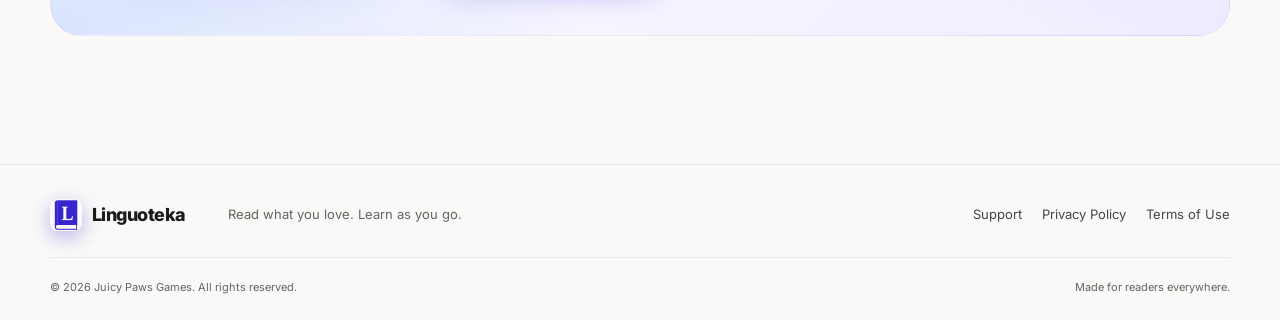
==== commit d510236a: "Add live store links and app ads entry" ====
--- a/index.html
+++ b/index.html
@@ -10,6 +10,7 @@
     />
     <script>document.documentElement.classList.add('js');</script>
     <title>Linguoteka — Read stories. Learn languages.</title>
+    <link rel="canonical" href="https://linguoteka.juicypawsgames.com/" />
     <link rel="icon" href="images/favicon.png" sizes="32x32" />
     <link rel="preload" href="images/hero-phone-v2.png" as="image" />
     <link rel="preconnect" href="https://fonts.googleapis.com" />
@@ -26,7 +27,7 @@
 
     <header class="site-header" data-header>
       <div class="container nav-wrap">
-        <a class="brand" href="index.html" aria-label="Linguoteka home">
+        <a class="brand" href="/" aria-label="Linguoteka home">
           <img src="images/favicon.png" width="32" height="32" alt="" />
           <span>Linguoteka</span>
         </a>
@@ -63,7 +64,7 @@
               naturally while you enjoy stories you actually want to read.
             </p>
             <div class="store-actions" id="download">
-              <a class="store-badge store-badge-app" href="#download" data-store-link>
+              <a class="store-badge store-badge-app" href="https://apps.apple.com/pl/app/linguoteka/id6803220590?l=pl" target="_blank" rel="noopener noreferrer">
                 <img
                   src="images/download-on-the-app-store.svg"
                   alt="Download on the App Store"
@@ -71,7 +72,7 @@
                   height="40"
                 />
               </a>
-              <a class="store-badge store-badge-play" href="#download" data-store-link>
+              <a class="store-badge store-badge-play" href="https://play.google.com/store/apps/details?id=com.juicypawsgames.linguoteka" target="_blank" rel="noopener noreferrer">
                 <img
                   src="images/get-it-on-google-play.png"
                   alt="Get it on Google Play"
@@ -80,8 +81,8 @@
                 />
               </a>
             </div>
-            <p class="launch-note" role="status" aria-live="polite" data-launch-note>
-              Coming soon to iOS and Android.
+            <p class="launch-note">
+              Available now on iOS and Android.
             </p>
             <div class="hero-proof" aria-label="Product benefits">
               <span><i aria-hidden="true">🔥</i> Read at your level</span>
@@ -295,14 +296,13 @@
             <span class="eyebrow">A better reading habit starts here</span>
             <h2 id="cta-title">Open a book. Unlock a language.</h2>
             <p>
-              Linguoteka is coming soon. Questions or early-access ideas? We would love to
-              hear from you.
+              Linguoteka is available now on iOS and Android. Choose your store and start
+              turning every story into a language lesson.
             </p>
             <div class="cta-actions">
-              <button class="button button-primary" type="button" data-launch-update>Get launch updates</button>
+              <a class="button button-primary" href="#download">Choose your store</a>
               <a class="button button-secondary" href="mailto:contact@juicypawsgames.com">Contact support</a>
             </div>
-            <p class="cta-status" role="status" aria-live="polite" data-launch-update-note></p>
           </div>
         </div>
       </section>
@@ -310,7 +310,7 @@
 
     <footer class="site-footer">
       <div class="container footer-main">
-        <a class="brand" href="index.html" aria-label="Linguoteka home">
+        <a class="brand" href="/" aria-label="Linguoteka home">
           <img src="images/favicon.png" width="32" height="32" alt="" />
           <span>Linguoteka</span>
         </a>
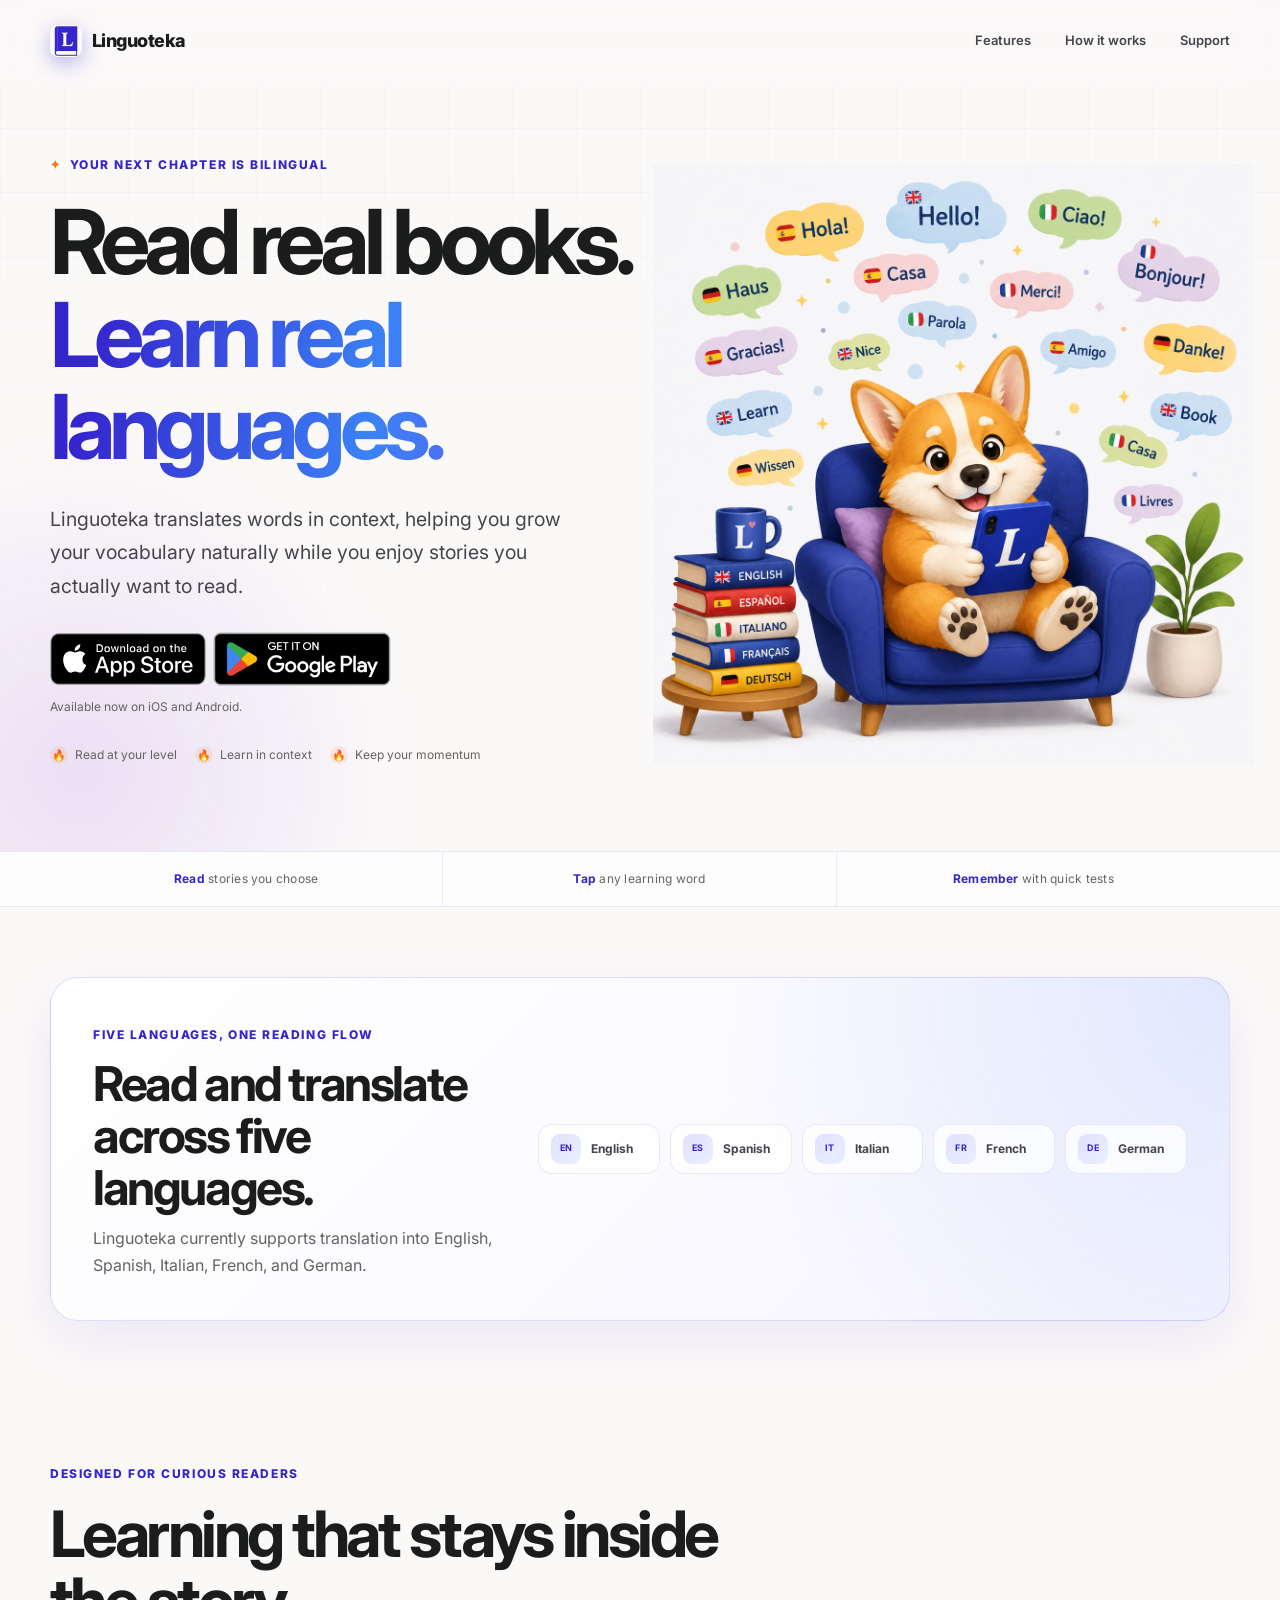
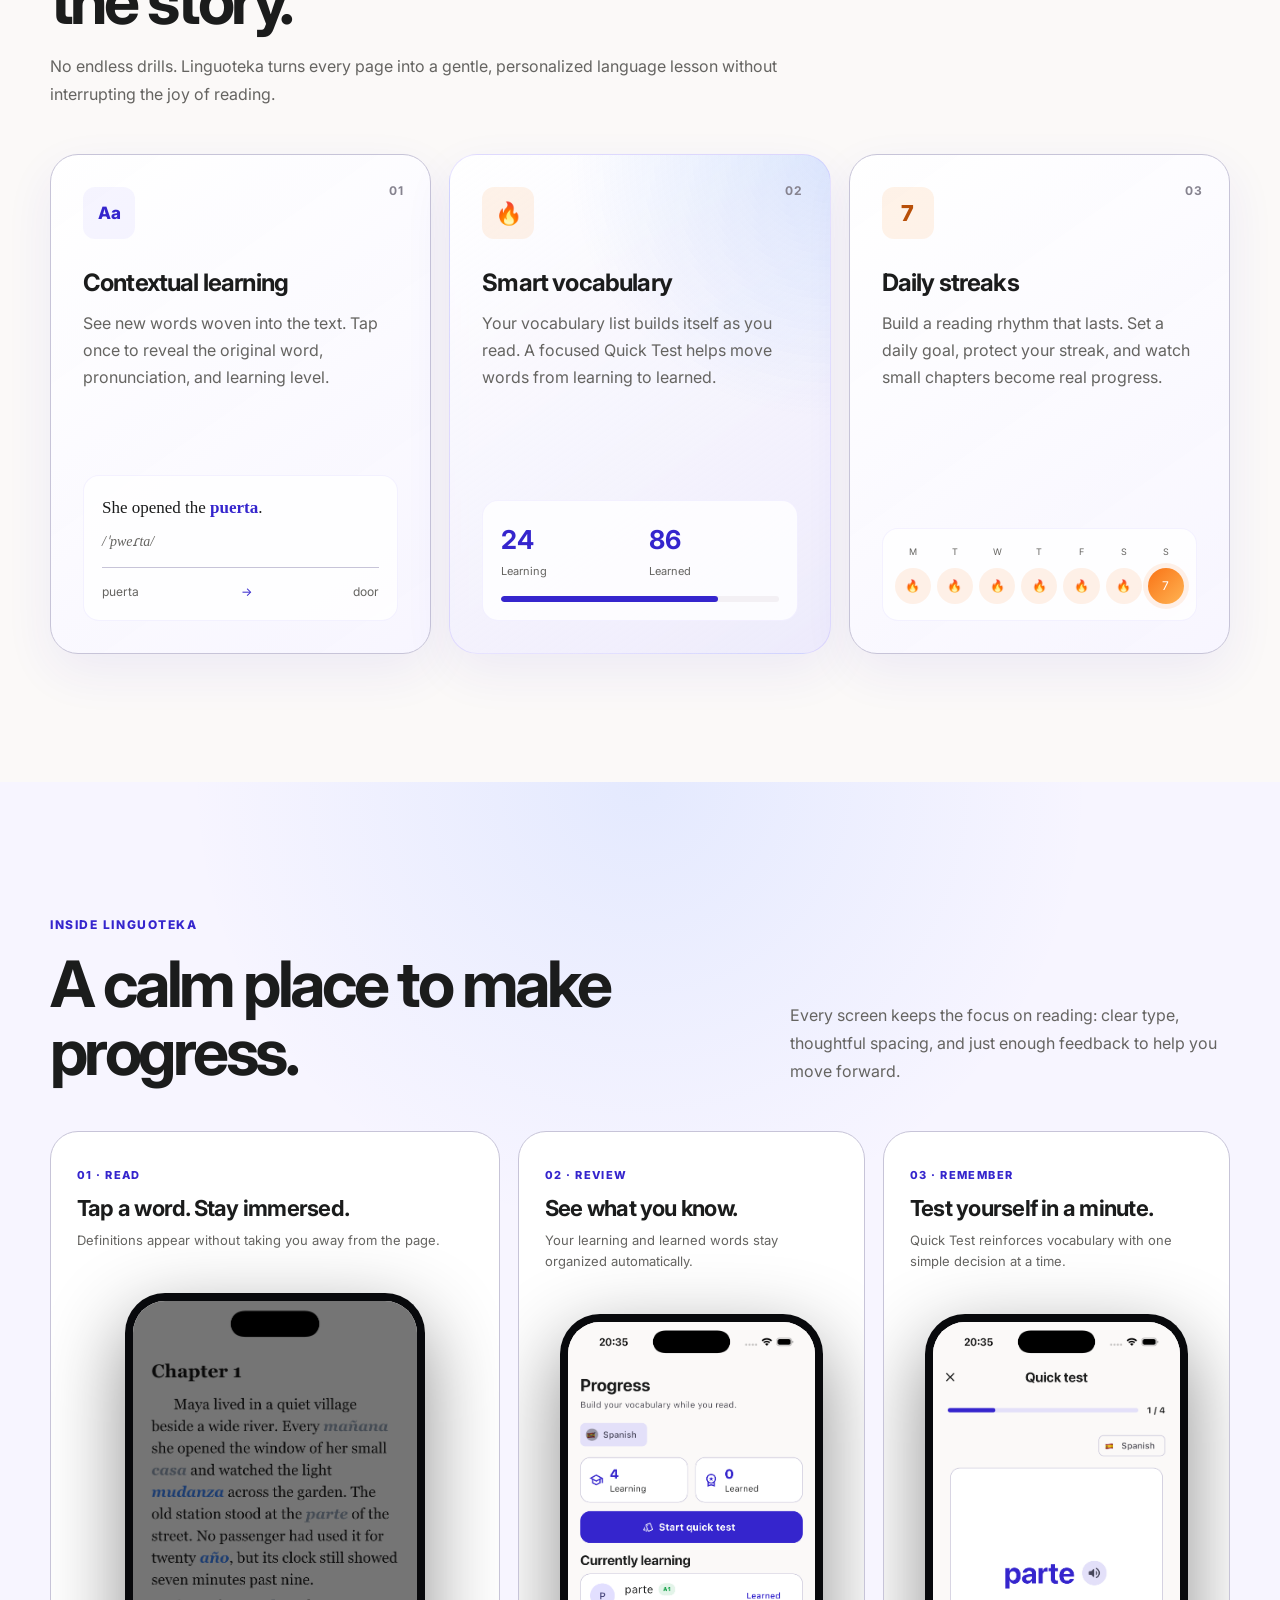
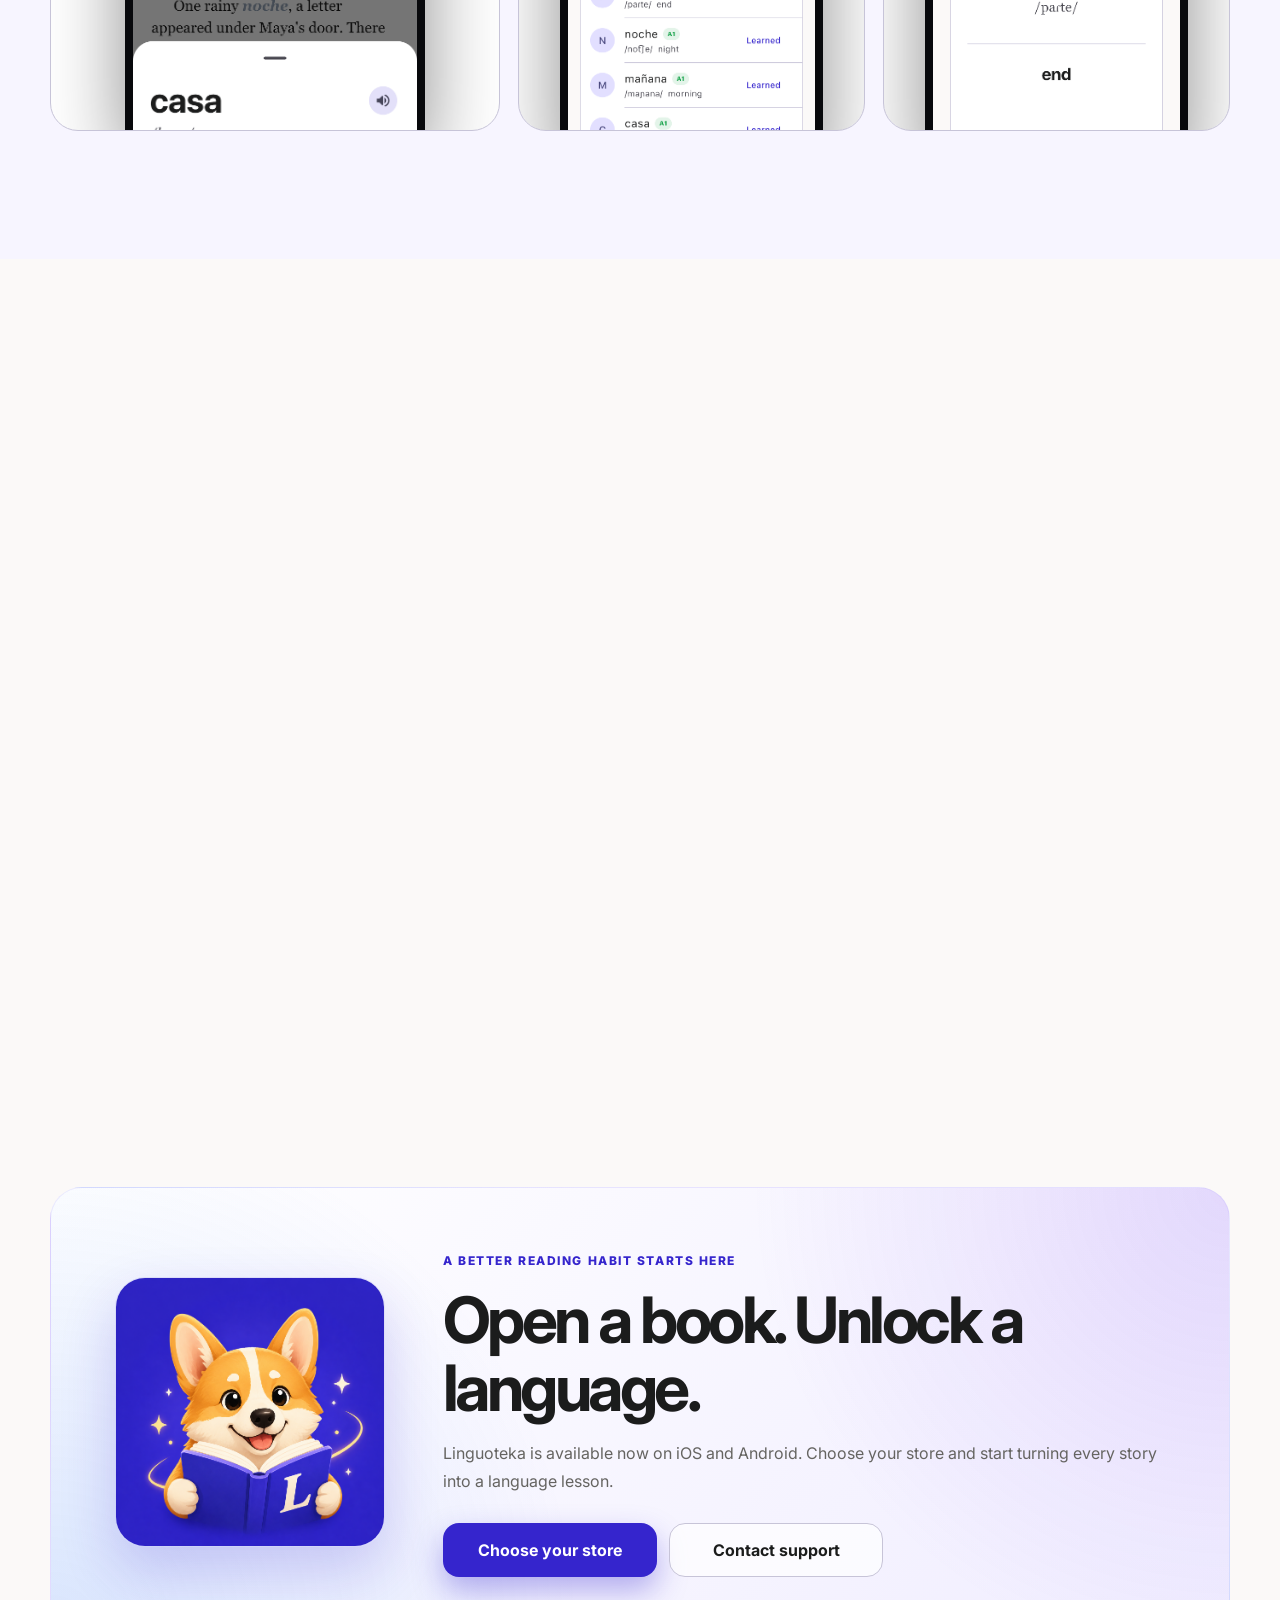
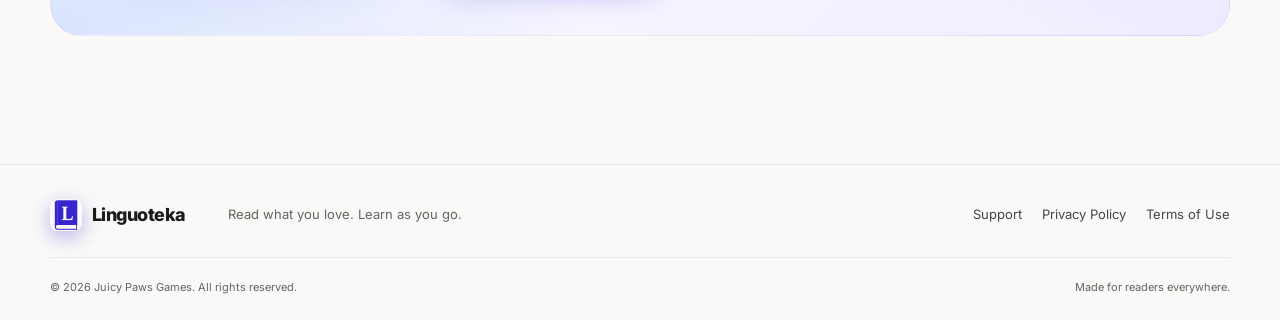
==== commit c704b085: "Fix store navigation on mobile" ====
--- a/index.html
+++ b/index.html
@@ -64,7 +64,7 @@
               naturally while you enjoy stories you actually want to read.
             </p>
             <div class="store-actions" id="download">
-              <a class="store-badge store-badge-app" href="https://apps.apple.com/pl/app/linguoteka/id6803220590?l=pl" target="_blank" rel="noopener noreferrer">
+              <a class="store-badge store-badge-app" href="https://apps.apple.com/pl/app/linguoteka/id6803220590?l=pl">
                 <img
                   src="images/download-on-the-app-store.svg"
                   alt="Download on the App Store"
--- a/styles.css
+++ b/styles.css
@@ -33,6 +33,7 @@
 
 html {
   scroll-behavior: smooth;
+  scroll-padding-top: 104px;
 }
 
 body {
@@ -331,6 +332,7 @@
   flex-direction: column;
   align-items: flex-start;
   gap: 6px;
+  scroll-margin-top: 104px;
 }
 
 .store-badge {
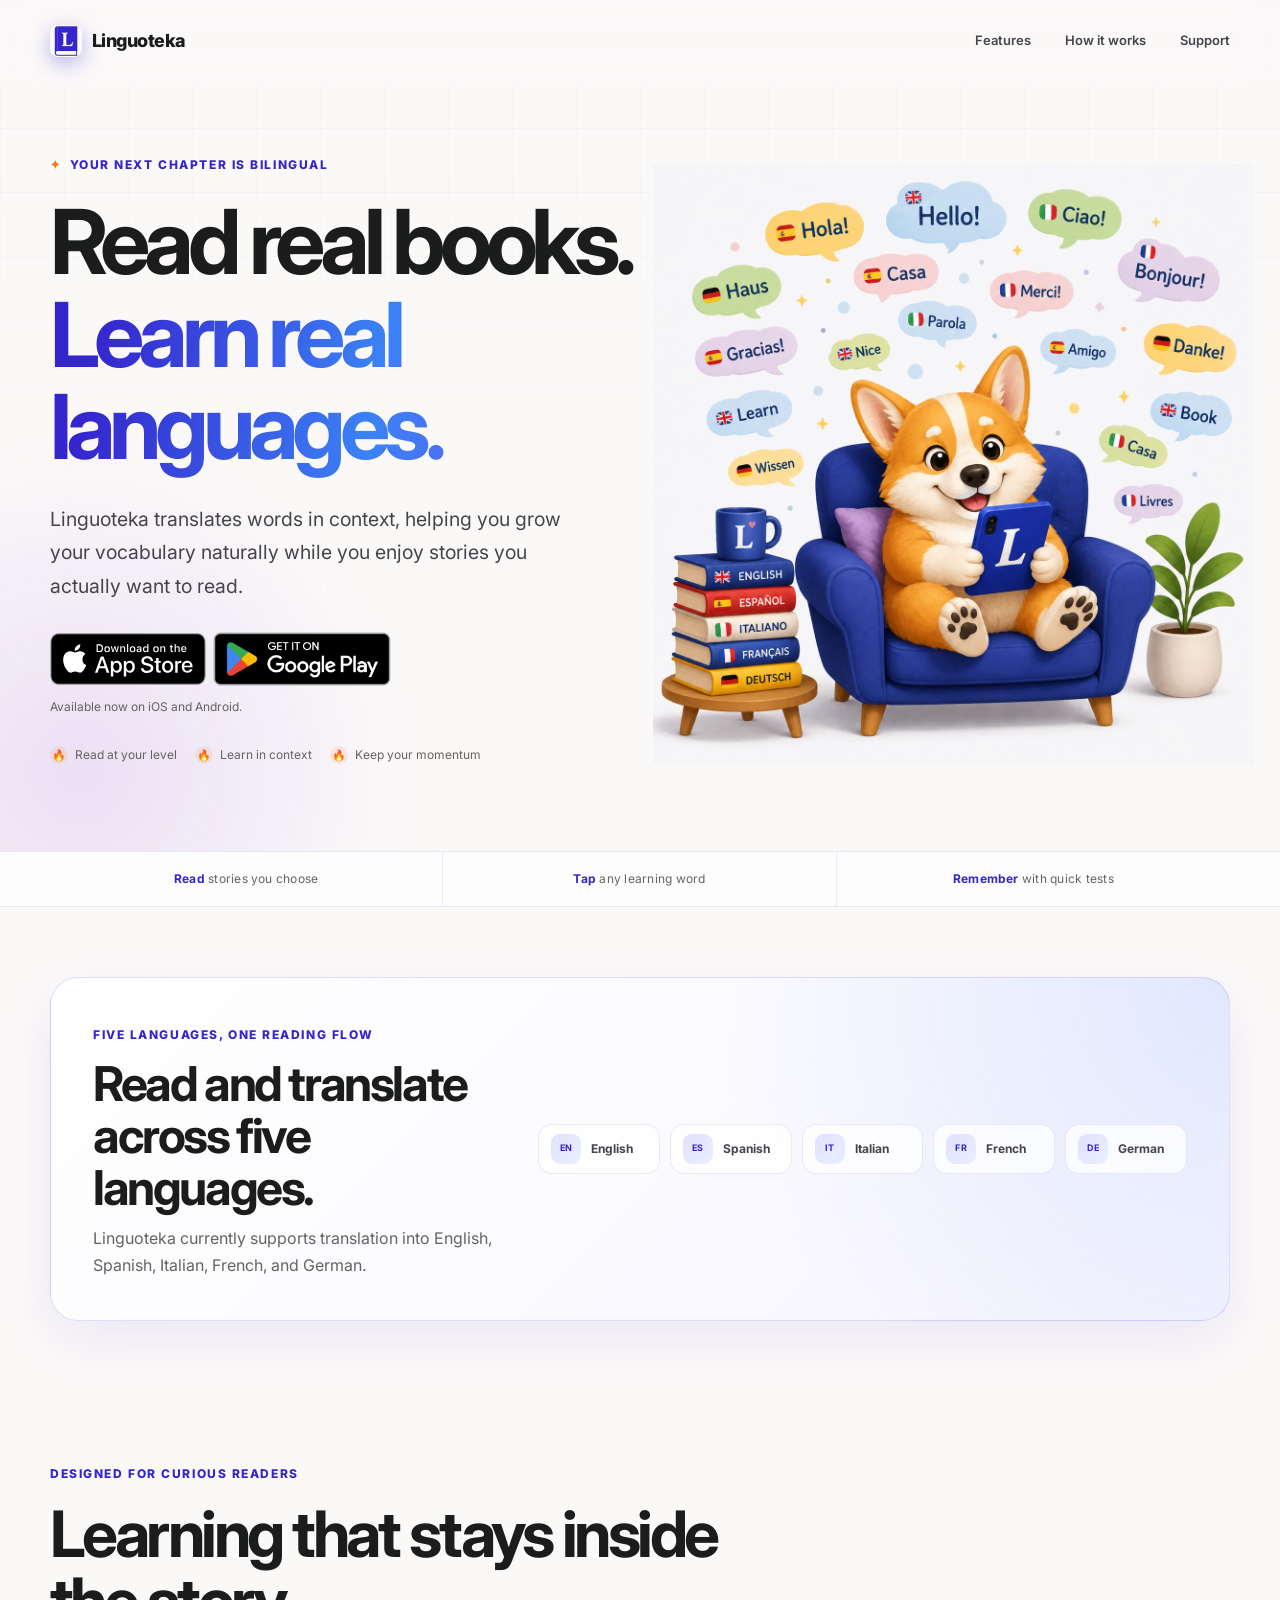
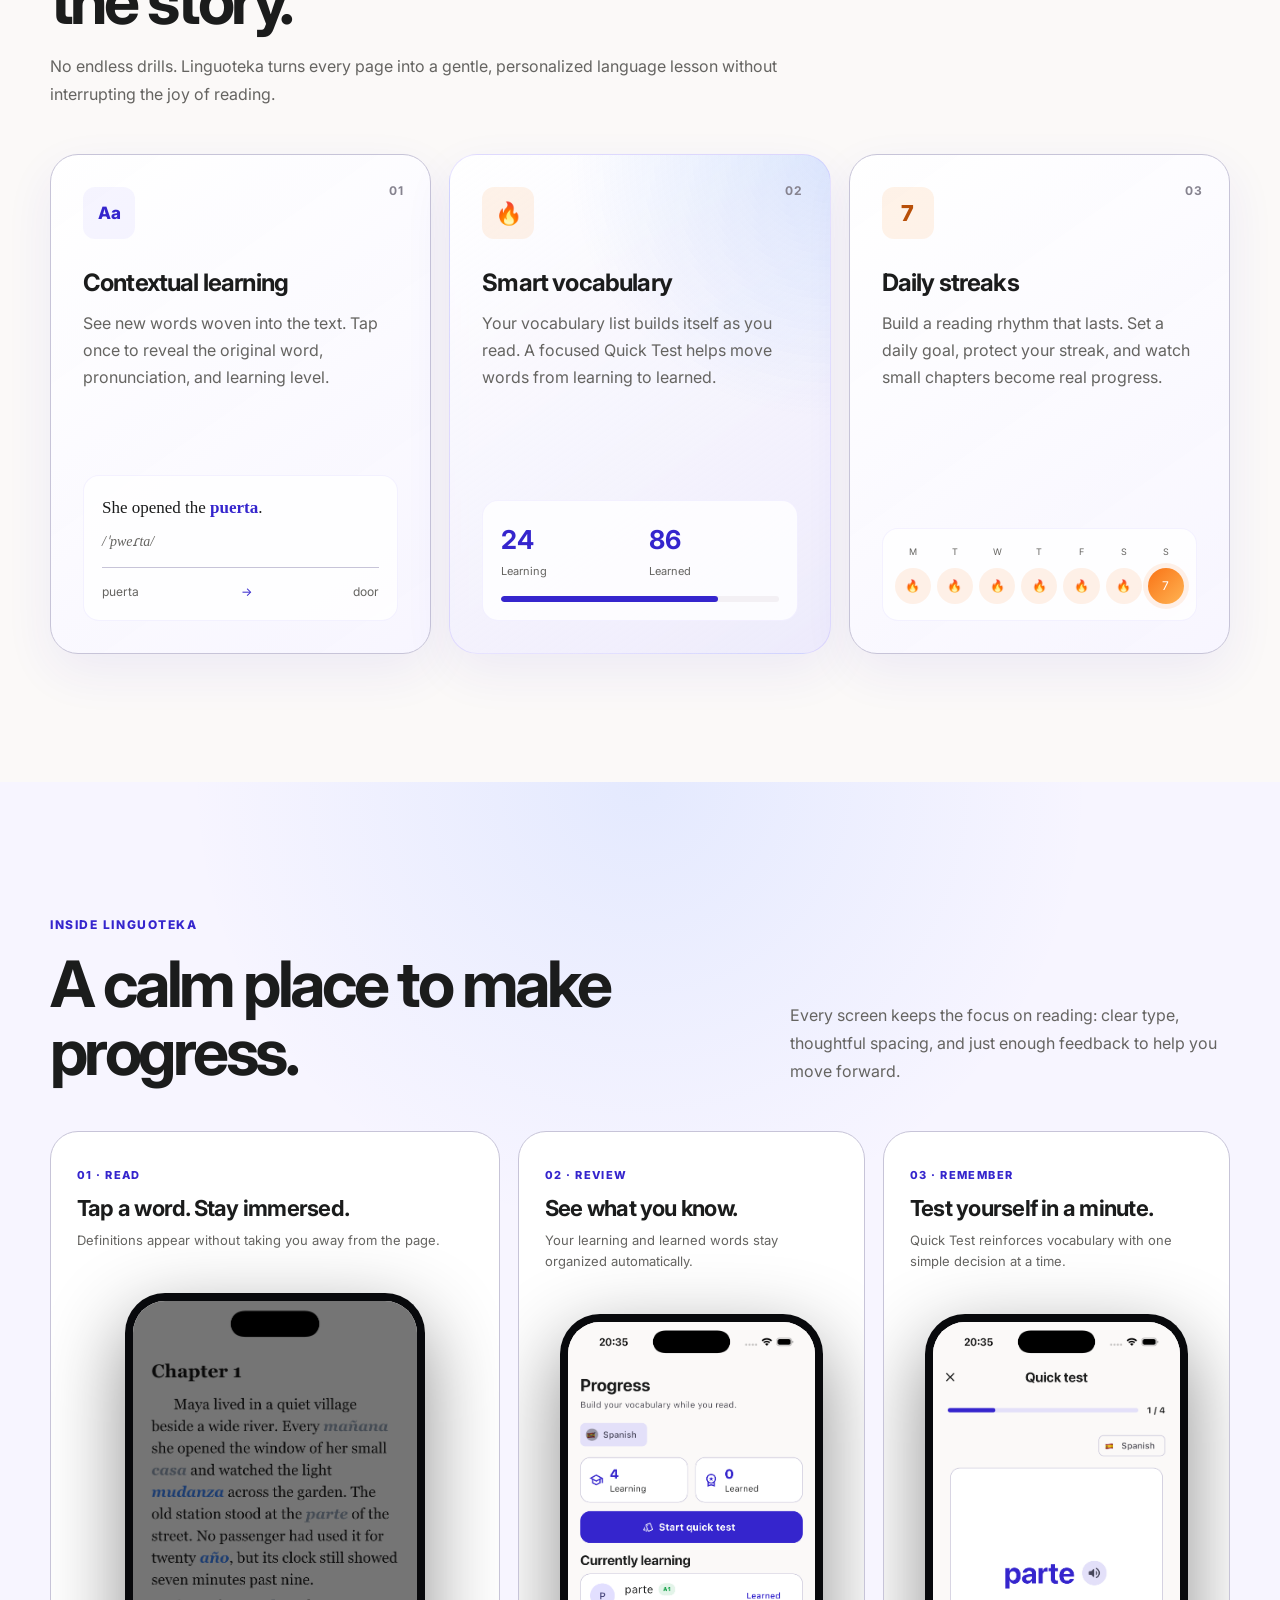
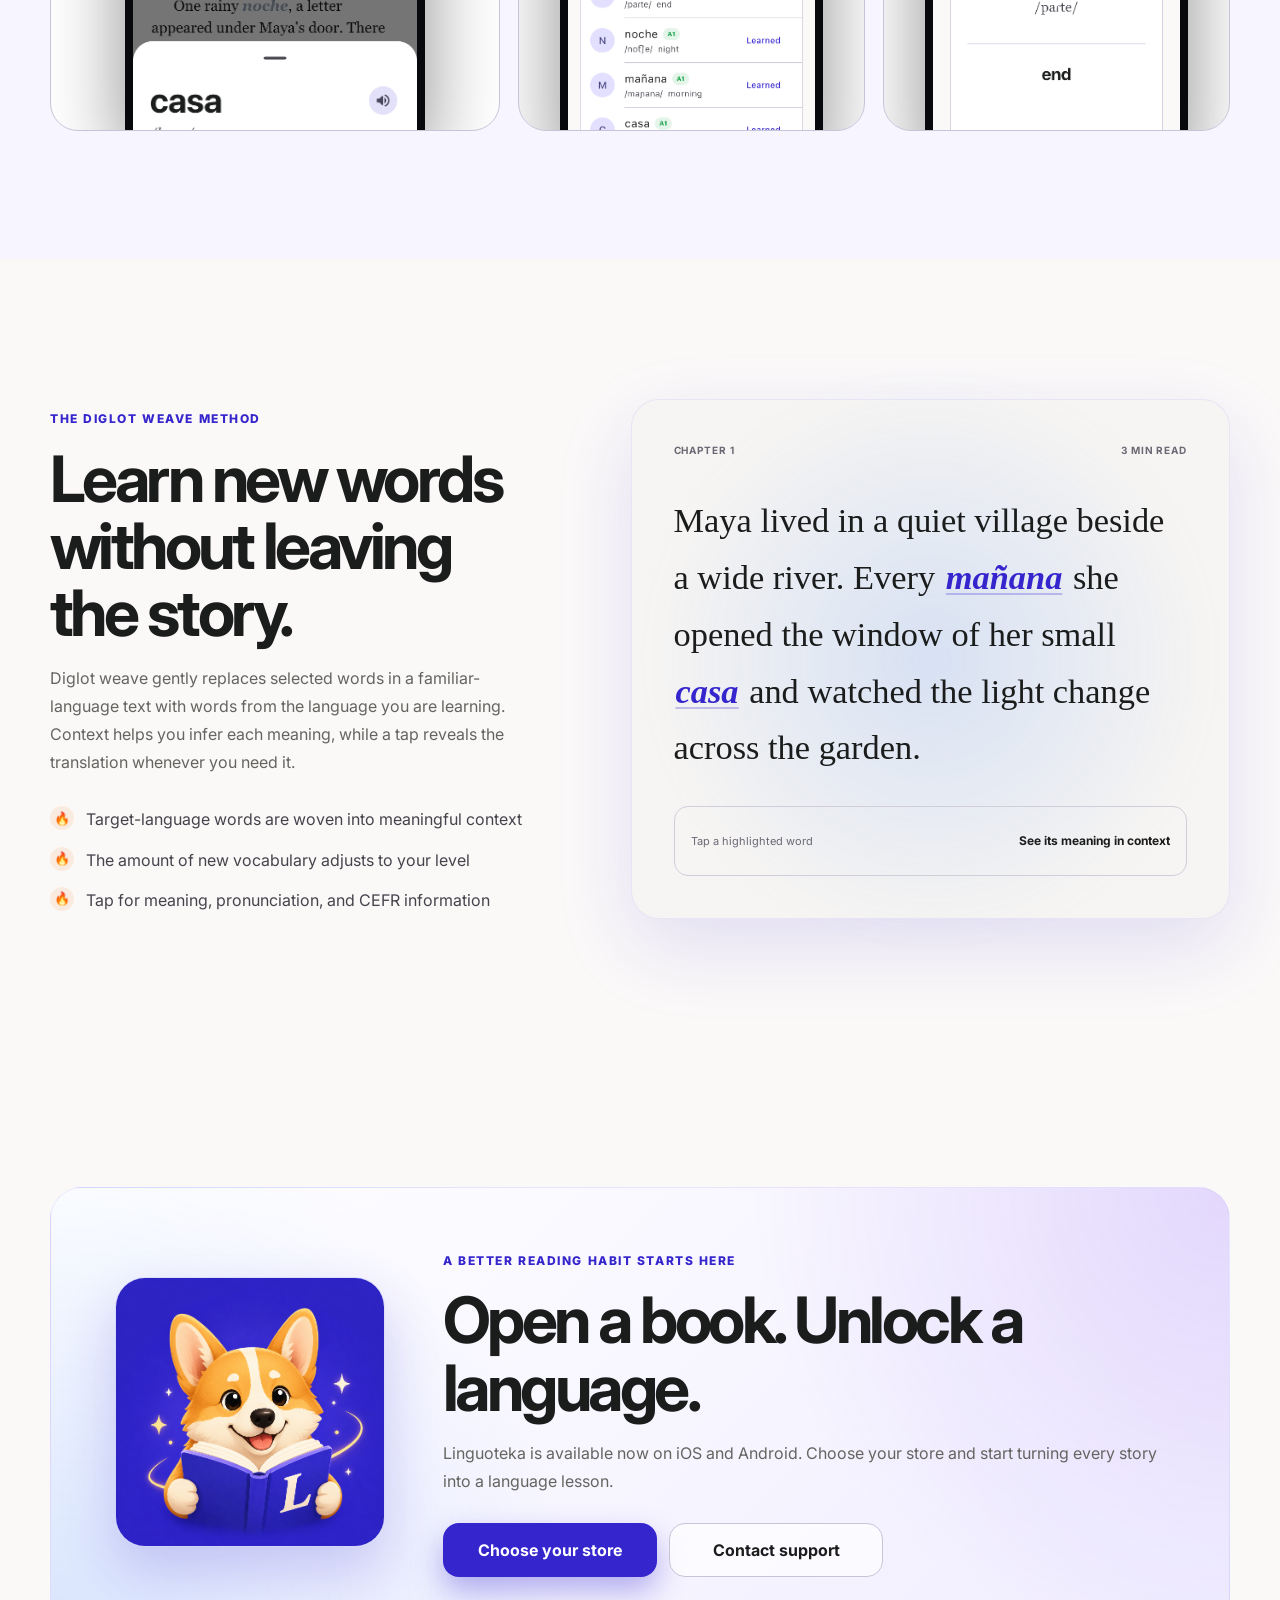
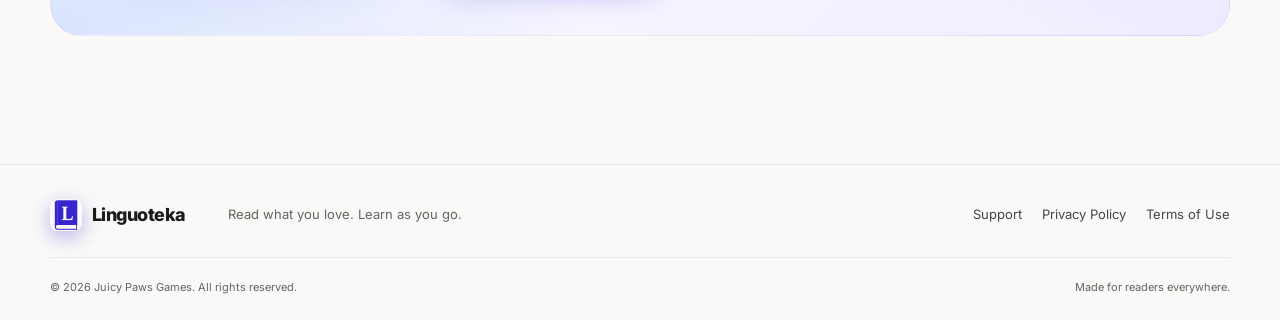
==== commit 5a2cfa4b: "Refresh landing page script cache" ====
--- a/index.html
+++ b/index.html
@@ -20,7 +20,7 @@
       rel="stylesheet"
     />
     <link rel="stylesheet" href="styles.css" />
-    <script src="script.js" defer></script>
+    <script src="script.js?v=20260928-2" defer></script>
   </head>
   <body>
     <a class="skip-link" href="#main-content">Skip to content</a>
@@ -300,7 +300,7 @@
               turning every story into a language lesson.
             </p>
             <div class="cta-actions">
-              <a class="button button-primary" href="#download">Choose your store</a>
+              <a class="button button-primary" href="#download" data-download-link>Choose your store</a>
               <a class="button button-secondary" href="mailto:contact@juicypawsgames.com">Contact support</a>
             </div>
           </div>
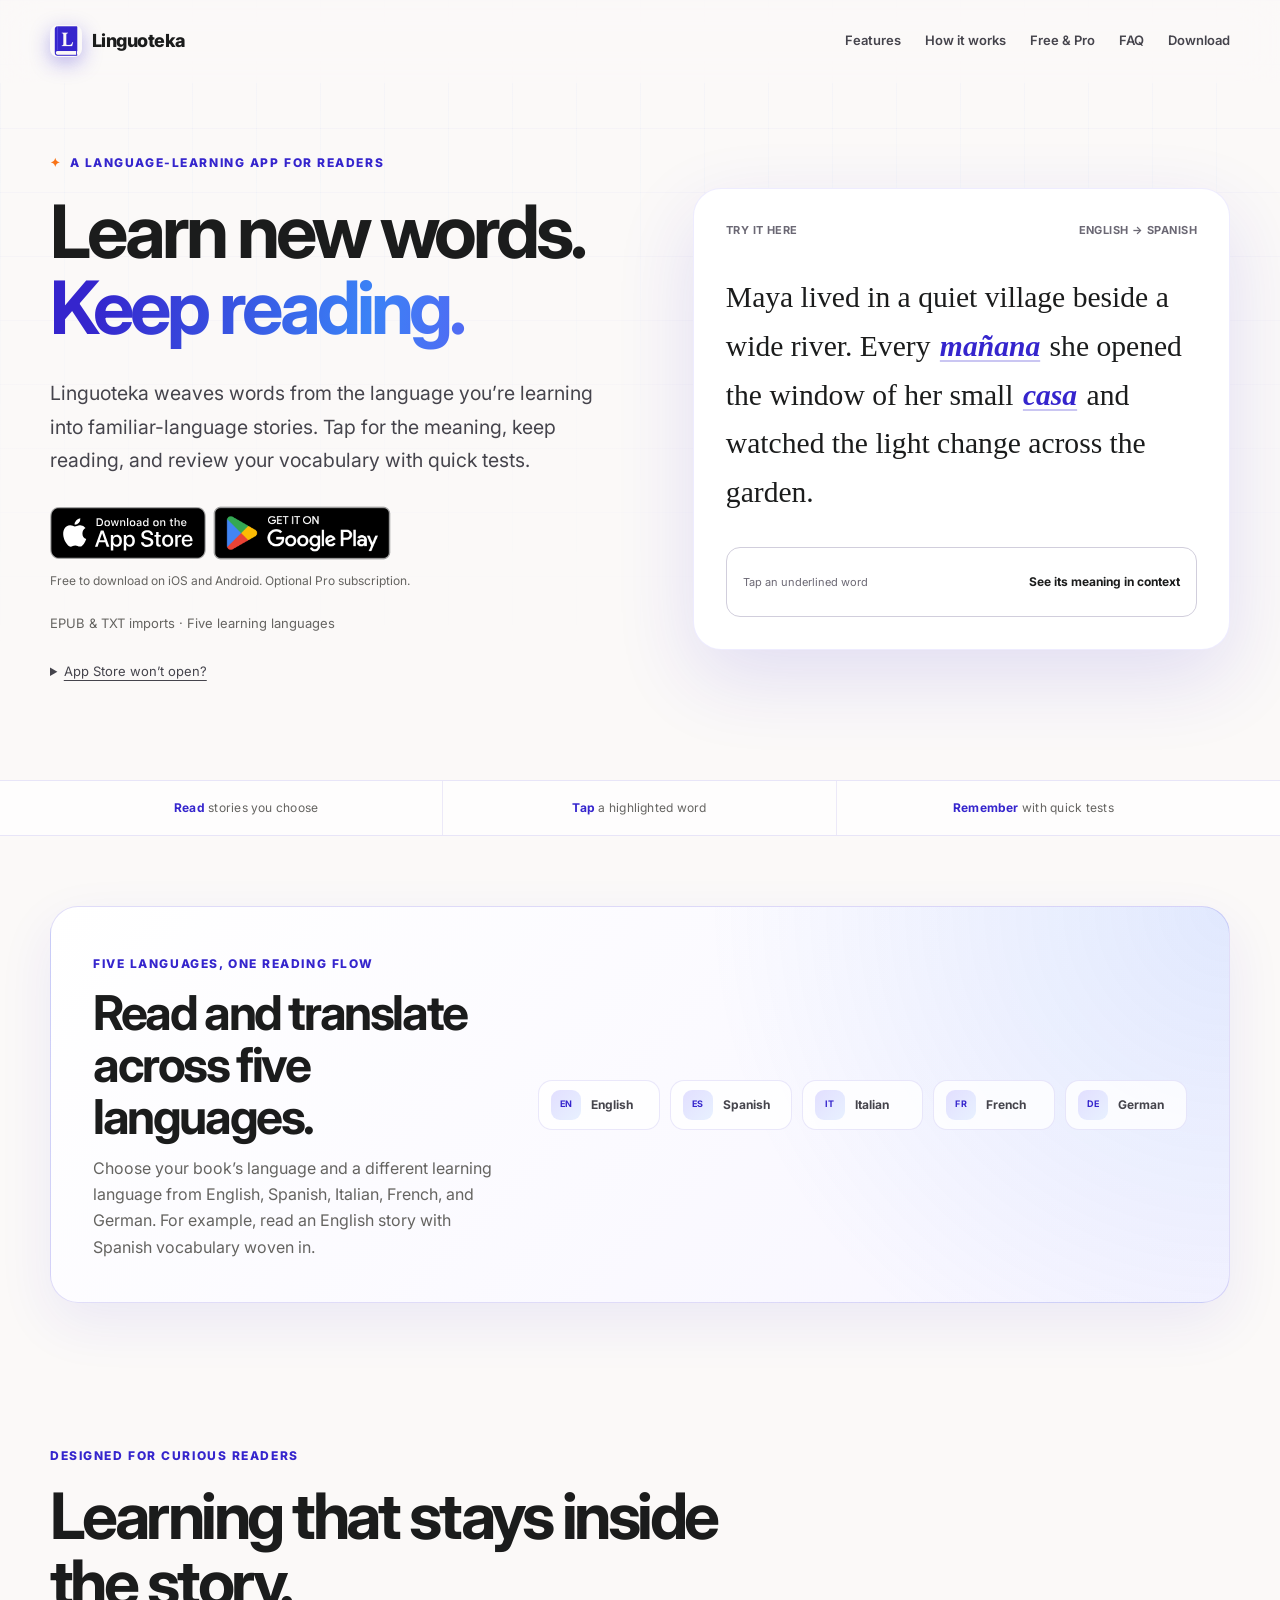
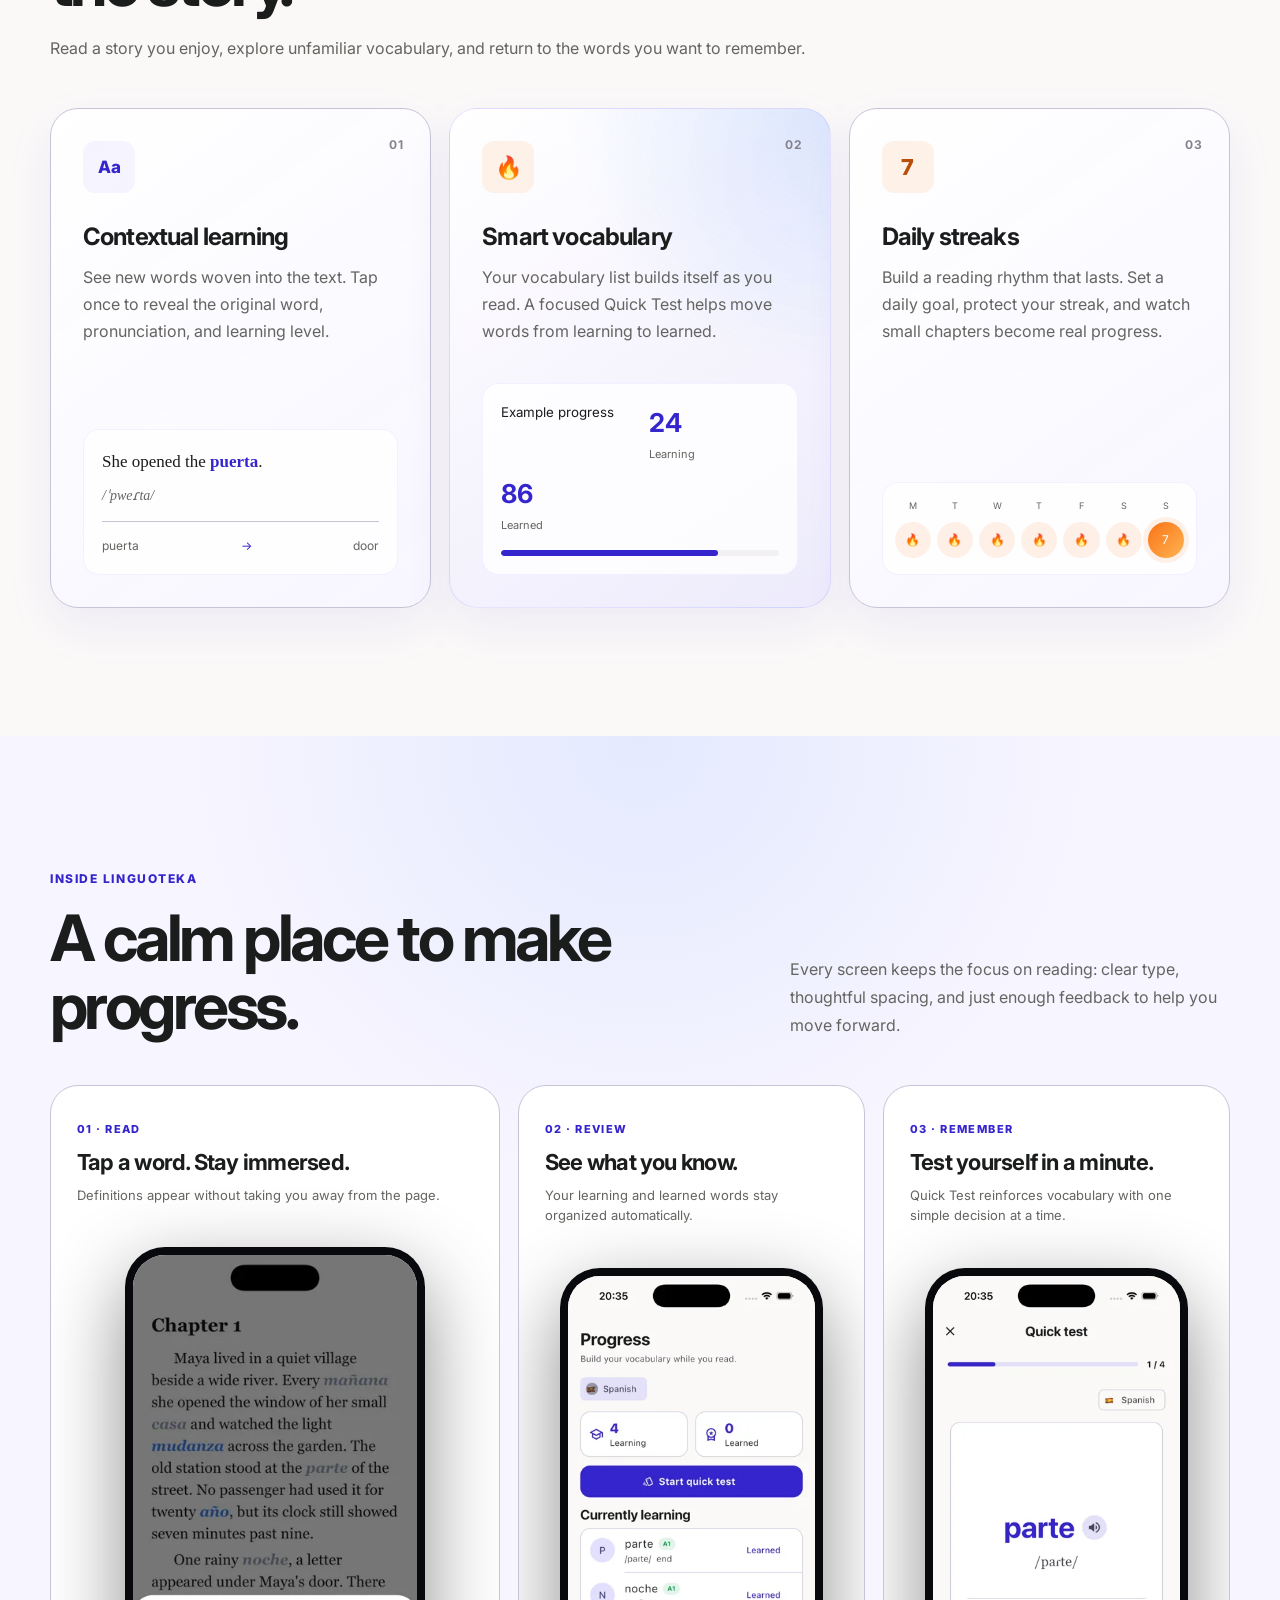
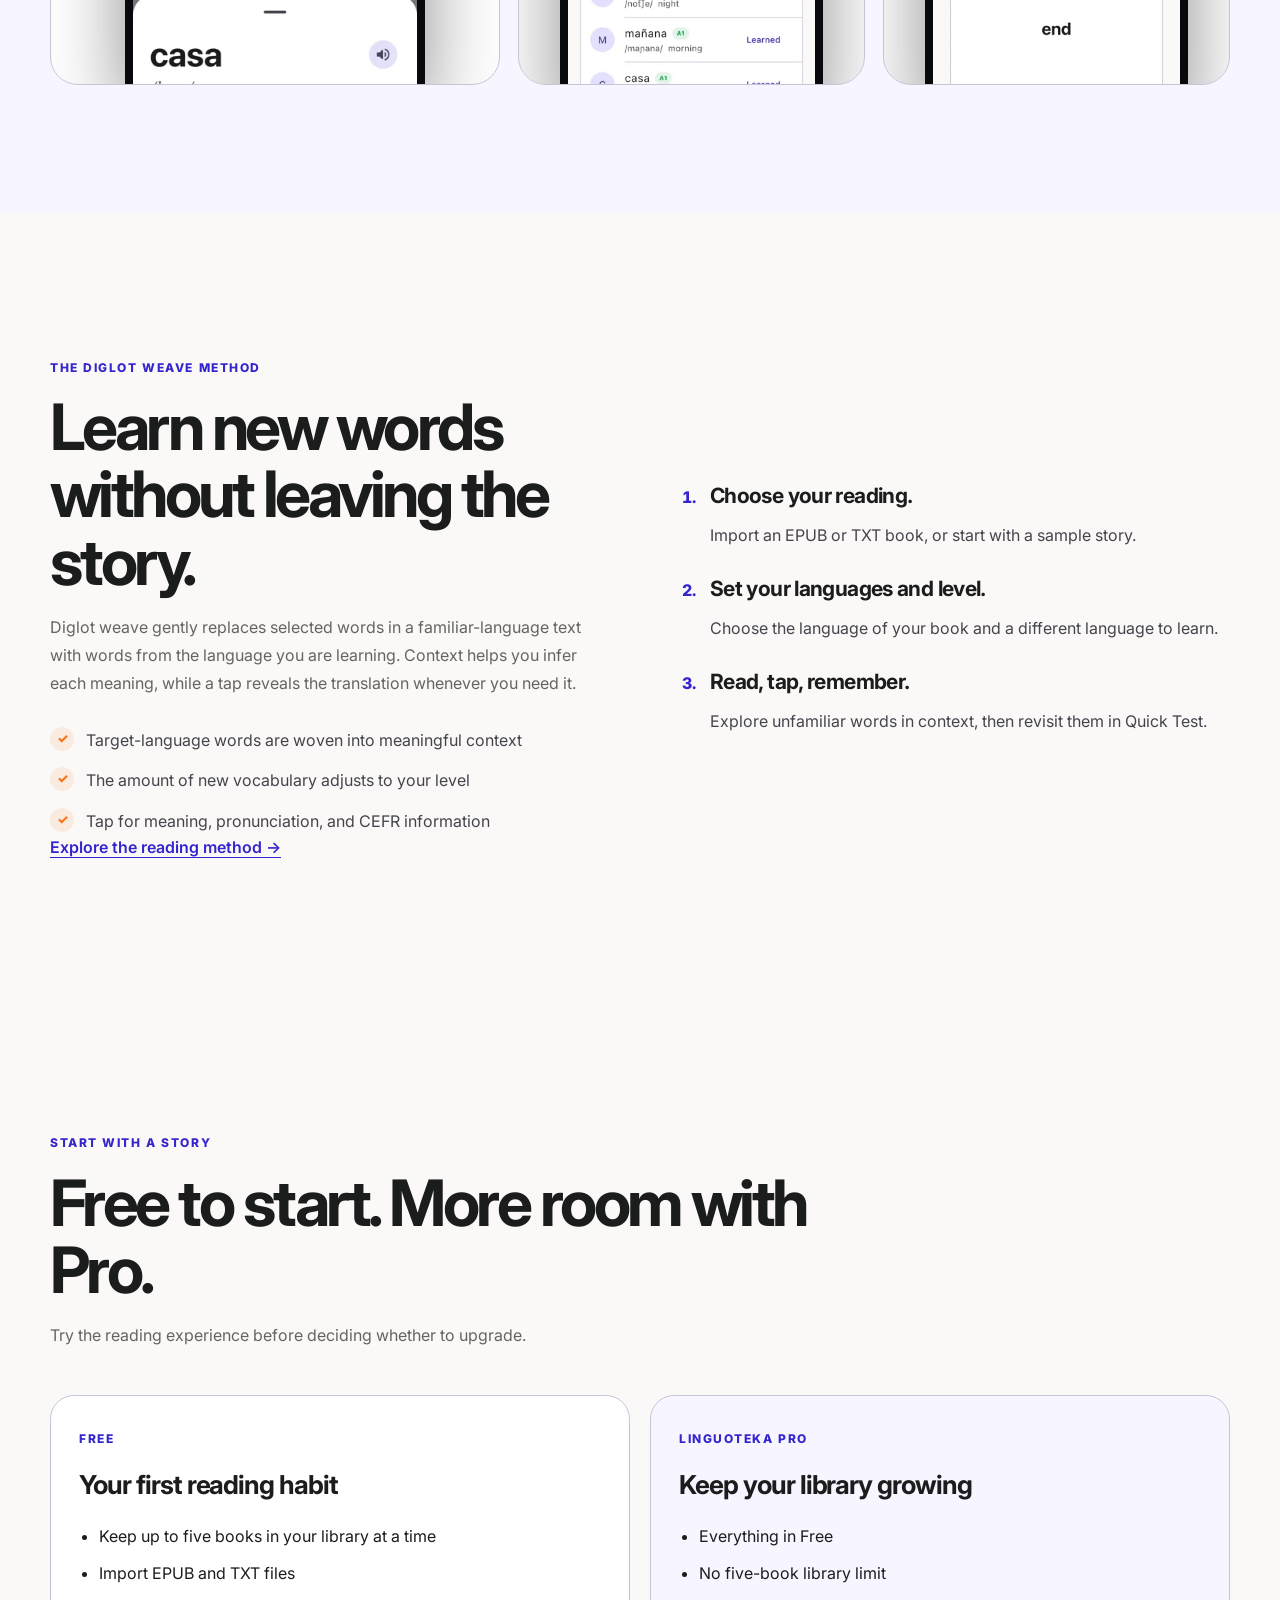
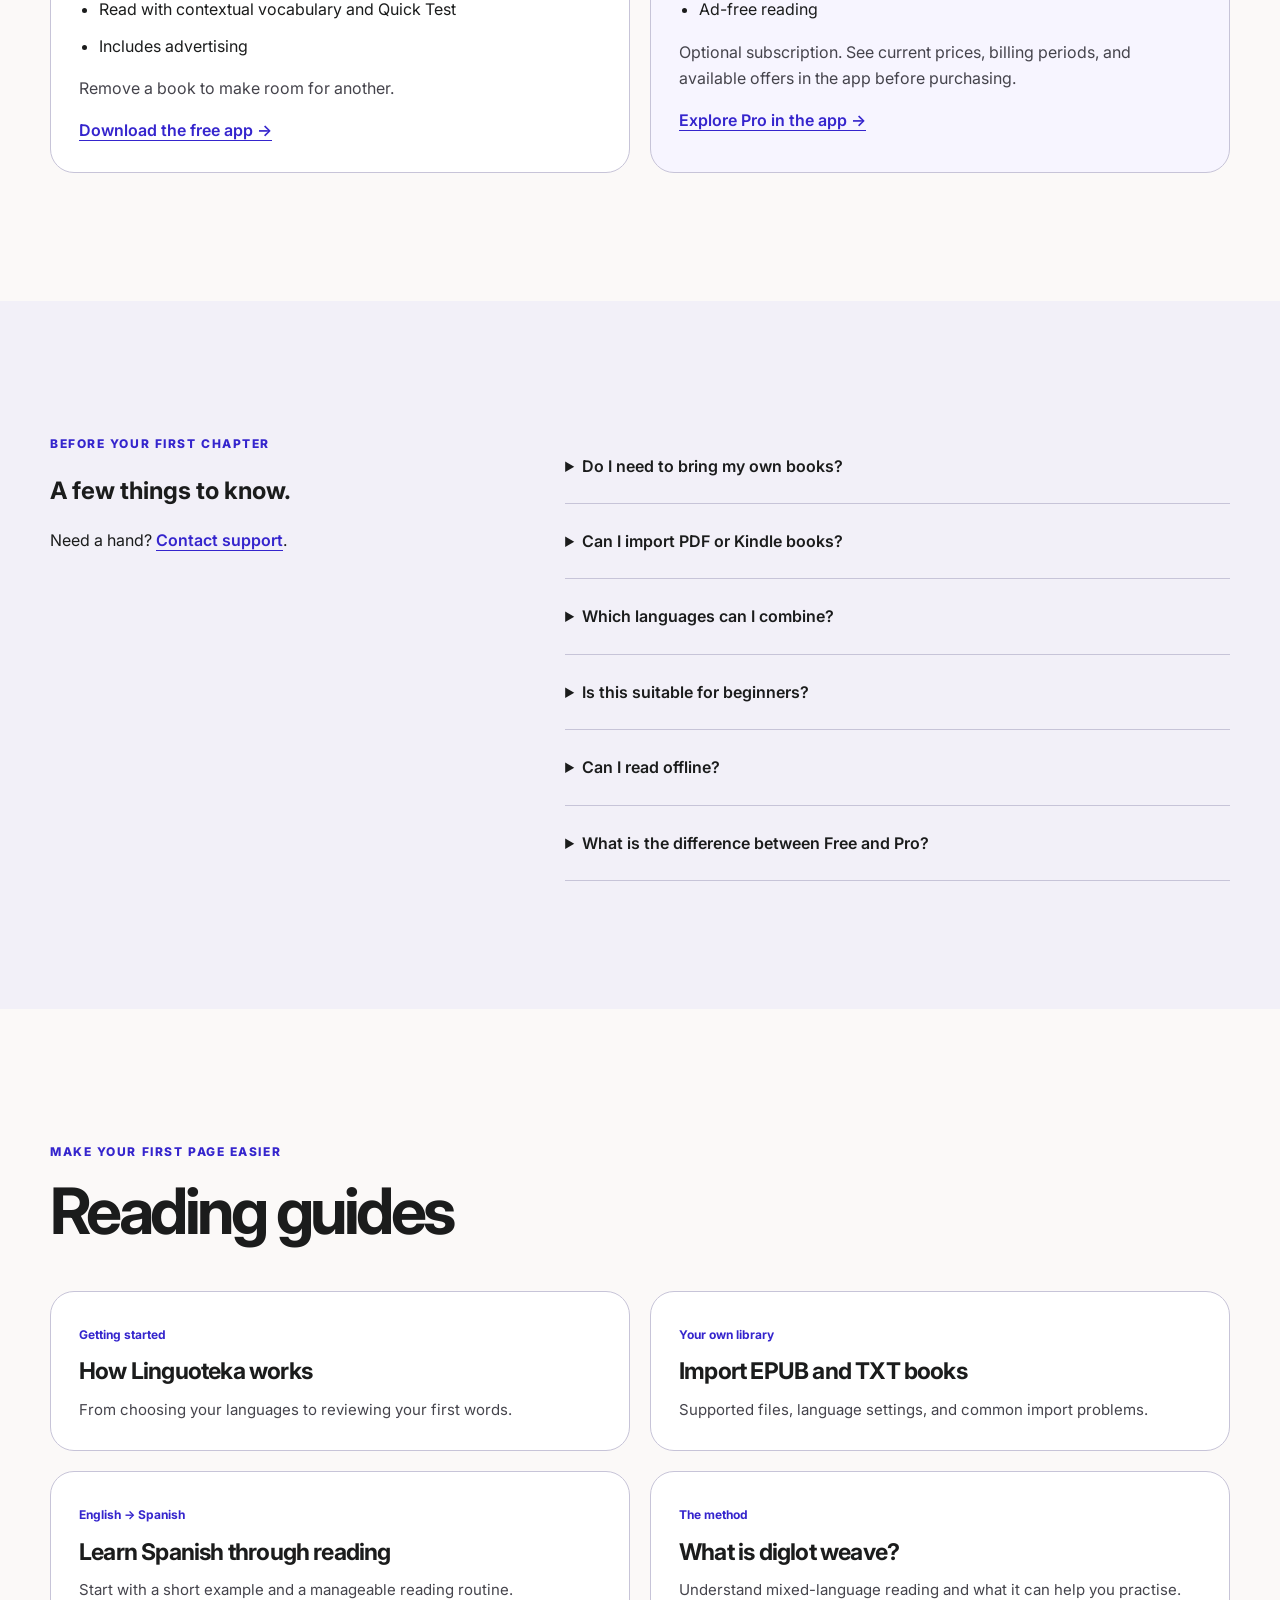
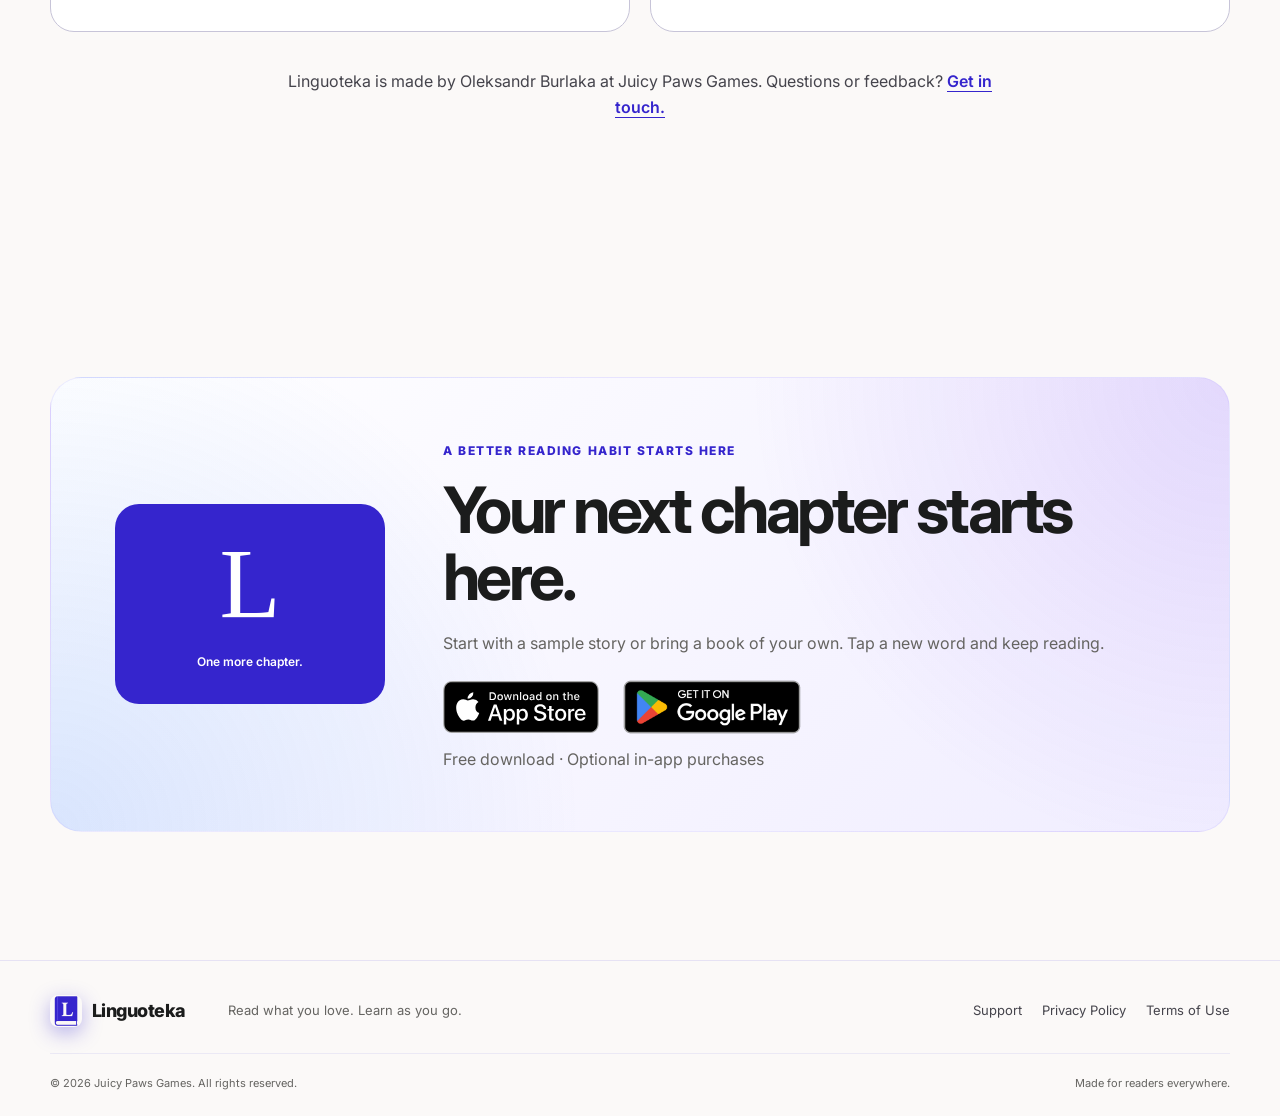
==== commit 3f4c104a: "webpage v2 Added more info and cool features" ====
--- a/index.html
+++ b/index.html
@@ -6,21 +6,30 @@
     <meta name="theme-color" content="#FBF9F8" />
     <meta
       name="description"
-      content="Read the stories you love and learn a language naturally with contextual translations, smart vocabulary, and daily reading goals."
+      content="Learn vocabulary while reading with Linguoteka. Try a bilingual example, import EPUB or TXT books, and explore the free app for iOS and Android."
     />
-    <script>document.documentElement.classList.add('js');</script>
-    <title>Linguoteka — Read stories. Learn languages.</title>
+    <title>Linguoteka — Learn Languages by Reading</title>
     <link rel="canonical" href="https://linguoteka.juicypawsgames.com/" />
+    <meta property="og:type" content="website" />
+    <meta property="og:site_name" content="Linguoteka" />
+    <meta property="og:title" content="Linguoteka — Learn Languages by Reading" />
+    <meta property="og:description" content="Read familiar-language stories with new vocabulary woven in. Try the interactive example and download for iOS or Android." />
+    <meta property="og:url" content="https://linguoteka.juicypawsgames.com/" />
+    <meta property="og:image" content="https://linguoteka.juicypawsgames.com/images/social-preview.png" />
+    <meta property="og:image:width" content="1200" />
+    <meta property="og:image:height" content="630" />
+    <meta property="og:image:alt" content="Linguoteka: learn new words while reading, with an English and Spanish example." />
+    <meta name="twitter:card" content="summary_large_image" />
     <link rel="icon" href="images/favicon.png" sizes="32x32" />
-    <link rel="preload" href="images/hero-phone-v2.png" as="image" />
     <link rel="preconnect" href="https://fonts.googleapis.com" />
     <link rel="preconnect" href="https://fonts.gstatic.com" crossorigin />
     <link
       href="https://fonts.googleapis.com/css2?family=Inter:wght@400;500;600;700;800&amp;display=swap"
       rel="stylesheet"
     />
-    <link rel="stylesheet" href="styles.css" />
-    <script src="script.js?v=20260928-2" defer></script>
+    <link rel="stylesheet" href="styles.css?v=20260928-5" />
+    <script src="script.js?v=20260928-5" defer></script>
+    <script type="application/ld+json">{"@context": "https://schema.org", "@type": "SoftwareApplication", "name": "Linguoteka", "url": "https://linguoteka.juicypawsgames.com/", "applicationCategory": "EducationalApplication", "operatingSystem": "iOS, Android", "description": "A language-learning reader with contextual vocabulary, EPUB and TXT imports, and quick vocabulary tests.", "downloadUrl": ["https://apps.apple.com/app/id6803220590", "https://play.google.com/store/apps/details?id=com.juicypawsgames.linguoteka"], "offers": {"@type": "Offer", "price": "0", "priceCurrency": "USD", "description": "Free download with optional in-app purchases."}, "author": {"@type": "Person", "name": "Oleksandr Burlaka"}}</script>
   </head>
   <body>
     <a class="skip-link" href="#main-content">Skip to content</a>
@@ -46,25 +55,25 @@
         <nav id="primary-navigation" class="primary-nav" aria-label="Primary" data-menu>
           <a href="#features">Features</a>
           <a href="#method">How it works</a>
-          <a href="#support">Support</a>
+          <a href="#plans">Free &amp; Pro</a>
+          <a href="#faq">FAQ</a>
+          <a href="#download">Download</a>
         </nav>
       </div>
     </header>
 
     <main id="main-content">
       <section class="hero" aria-labelledby="hero-title">
-        <div class="hero-glow hero-glow-one" aria-hidden="true"></div>
-        <div class="hero-glow hero-glow-two" aria-hidden="true"></div>
         <div class="container hero-grid">
           <div class="hero-copy" data-reveal>
-            <div class="eyebrow"><span aria-hidden="true">✦</span> Your next chapter is bilingual</div>
-            <h1 id="hero-title">Read real books.<br /><span>Learn real languages.</span></h1>
+            <div class="eyebrow"><span aria-hidden="true">✦</span> A language-learning app for readers</div>
+            <h1 id="hero-title">Learn new words.<br /><span>Keep reading.</span></h1>
             <p class="hero-lede">
-              Linguoteka translates words in context, helping you grow your vocabulary
-              naturally while you enjoy stories you actually want to read.
+              Linguoteka weaves words from the language you’re learning into familiar-language stories.
+              Tap for the meaning, keep reading, and review your vocabulary with quick tests.
             </p>
             <div class="store-actions" id="download">
-              <a class="store-badge store-badge-app" href="https://apps.apple.com/pl/app/linguoteka/id6803220590?l=pl">
+              <a class="store-badge store-badge-app" href="https://apps.apple.com/app/id6803220590">
                 <img
                   src="images/download-on-the-app-store.svg"
                   alt="Download on the App Store"
@@ -72,7 +81,7 @@
                   height="40"
                 />
               </a>
-              <a class="store-badge store-badge-play" href="https://play.google.com/store/apps/details?id=com.juicypawsgames.linguoteka" target="_blank" rel="noopener noreferrer">
+              <a class="store-badge store-badge-play" href="https://play.google.com/store/apps/details?id=com.juicypawsgames.linguoteka">
                 <img
                   src="images/get-it-on-google-play.png"
                   alt="Get it on Google Play"
@@ -82,22 +91,33 @@
               </a>
             </div>
             <p class="launch-note">
-              Available now on iOS and Android.
-            </p>
-            <div class="hero-proof" aria-label="Product benefits">
-              <span><i aria-hidden="true">🔥</i> Read at your level</span>
-              <span><i aria-hidden="true">🔥</i> Learn in context</span>
-              <span><i aria-hidden="true">🔥</i> Keep your momentum</span>
+              Free to download on iOS and Android. Optional Pro subscription.
+            </p>
+            <p class="hero-details">EPUB &amp; TXT imports · Five learning languages</p>
+            <details class="store-help"><summary>App Store won’t open?</summary><p>If you’re browsing inside Threads or another app, use its browser menu to open this page in Safari or your default browser, then tap the App Store badge again. You can also search for “Linguoteka” directly in the App Store.</p></details>
+          </div>
+
+          <div class="reading-sample hero-demo" aria-label="Interactive reading example">
+            <div class="sample-topline"><span>Try it here</span><span>English → Spanish</span></div>
+            <p>
+              Maya lived in a quiet village beside a wide river. Every
+              <button type="button" class="sample-word" data-word="morning" lang="es" aria-pressed="false">mañana</button>
+              she opened the window of her small
+              <button type="button" class="sample-word" data-word="house" lang="es" aria-pressed="false">casa</button>
+              and watched the light change across the garden.
+            </p>
+            <div class="sample-translation" data-sample-translation role="status" aria-live="polite" aria-atomic="true">
+              <span>Tap an underlined word</span>
+              <strong>See its meaning in context</strong>
             </div>
           </div>
-
         </div>
       </section>
 
       <section class="trust-strip" aria-label="Linguoteka highlights">
         <div class="container trust-grid">
           <p><strong>Read</strong> stories you choose</p>
-          <p><strong>Tap</strong> any learning word</p>
+          <p><strong>Tap</strong> a highlighted word</p>
           <p><strong>Remember</strong> with quick tests</p>
         </div>
       </section>
@@ -108,8 +128,7 @@
             <span class="eyebrow">Five languages, one reading flow</span>
             <h2 id="languages-title">Read and translate across five languages.</h2>
             <p>
-              Linguoteka currently supports translation into English, Spanish, Italian,
-              French, and German.
+              Choose your book’s language and a different learning language from English, Spanish, Italian, French, and German. For example, read an English story with Spanish vocabulary woven in.
             </p>
           </div>
           <ul class="language-list" aria-label="Supported languages">
@@ -128,8 +147,7 @@
             <span class="eyebrow">Designed for curious readers</span>
             <h2 id="features-title">Learning that stays inside the story.</h2>
             <p>
-              No endless drills. Linguoteka turns every page into a gentle, personalized
-              language lesson without interrupting the joy of reading.
+              Read a story you enjoy, explore unfamiliar vocabulary, and return to the words you want to remember.
             </p>
           </div>
 
@@ -158,6 +176,7 @@
                 move words from learning to learned.
               </p>
               <div class="progress-demo" aria-label="Vocabulary progress example">
+                <small>Example progress</small>
                 <div><span>Learning</span><strong>24</strong></div>
                 <div><span>Learned</span><strong>86</strong></div>
                 <span class="progress-track"><i></i></span>
@@ -204,7 +223,7 @@
               </div>
               <div class="device-shot">
                 <img
-                  src="images/linguoteka_screenshot_3.png"
+                  src="images/screen-3-720.webp" srcset="images/screen-3-360.webp 360w, images/screen-3-720.webp 720w" sizes="(min-width: 820px) 280px, (min-width: 560px) 320px, 75vw"
                   alt="Reader screen with the word casa selected"
                   width="1206"
                   height="2622"
@@ -221,7 +240,7 @@
               </div>
               <div class="device-shot">
                 <img
-                  src="images/linguoteka_screenshot_4.png"
+                  src="images/screen-4-720.webp" srcset="images/screen-4-360.webp 360w, images/screen-4-720.webp 720w" sizes="(min-width: 820px) 280px, (min-width: 560px) 320px, 75vw"
                   alt="Progress screen with Spanish vocabulary statistics"
                   width="1206"
                   height="2622"
@@ -238,7 +257,7 @@
               </div>
               <div class="device-shot">
                 <img
-                  src="images/linguoteka_screenshot_5.png"
+                  src="images/screen-5-720.webp" srcset="images/screen-5-360.webp 360w, images/screen-5-720.webp 720w" sizes="(min-width: 820px) 280px, (min-width: 560px) 320px, 75vw"
                   alt="Quick Test flashcard for the Spanish word parte"
                   width="1206"
                   height="2622"
@@ -261,48 +280,61 @@
               while a tap reveals the translation whenever you need it.
             </p>
             <ul class="check-list">
-              <li><span aria-hidden="true">🔥</span> Target-language words are woven into meaningful context</li>
-              <li><span aria-hidden="true">🔥</span> The amount of new vocabulary adjusts to your level</li>
-              <li><span aria-hidden="true">🔥</span> Tap for meaning, pronunciation, and CEFR information</li>
+              <li><span aria-hidden="true">✓</span> Target-language words are woven into meaningful context</li>
+              <li><span aria-hidden="true">✓</span> The amount of new vocabulary adjusts to your level</li>
+              <li><span aria-hidden="true">✓</span> Tap for meaning, pronunciation, and CEFR information</li>
             </ul>
-          </div>
-          <div class="reading-sample" data-reveal>
-            <div class="sample-topline"><span>Chapter 1</span><span>3 min read</span></div>
-            <p>
-              Maya lived in a quiet village beside a wide river. Every
-              <button type="button" class="sample-word" data-word="morning">mañana</button>
-              she opened the window of her small
-              <button type="button" class="sample-word" data-word="house">casa</button>
-              and watched the light change across the garden.
-            </p>
-            <div class="sample-translation" data-sample-translation>
-              <span>Tap a highlighted word</span>
-              <strong>See its meaning in context</strong>
-            </div>
-          </div>
-        </div>
-      </section>
+            <a class="text-link" href="how-it-works.html">Explore the reading method →</a>
+          </div>
+          <ol class="method-steps">
+            <li><strong>Choose your reading.</strong><p>Import an EPUB or TXT book, or start with a sample story.</p></li>
+            <li><strong>Set your languages and level.</strong><p>Choose the language of your book and a different language to learn.</p></li>
+            <li><strong>Read, tap, remember.</strong><p>Explore unfamiliar words in context, then revisit them in Quick Test.</p></li>
+          </ol>
+        </div>
+      </section>
+
+
+      <section class="section" id="plans" aria-labelledby="plans-title">
+        <div class="container">
+          <div class="section-heading"><span class="eyebrow">Start with a story</span><h2 id="plans-title">Free to start. More room with Pro.</h2><p>Try the reading experience before deciding whether to upgrade.</p></div>
+          <div class="plan-grid">
+            <article class="plan-card"><span class="eyebrow">Free</span><h3>Your first reading habit</h3><ul><li>Keep up to five books in your library at a time</li><li>Import EPUB and TXT files</li><li>Read with contextual vocabulary and Quick Test</li><li>Includes advertising</li></ul><p>Remove a book to make room for another.</p><a class="text-link" href="#download">Download the free app →</a></article>
+            <article class="plan-card plan-pro"><span class="eyebrow">Linguoteka Pro</span><h3>Keep your library growing</h3><ul><li>Everything in Free</li><li>No five-book library limit</li><li>Ad-free reading</li></ul><p>Optional subscription. See current prices, billing periods, and available offers in the app before purchasing.</p><a class="text-link" href="#download">Explore Pro in the app →</a></article>
+          </div>
+        </div>
+      </section>
+      <section class="section faq-section" id="faq" aria-labelledby="faq-title">
+        <div class="container faq-layout"><div><span class="eyebrow">Before your first chapter</span><h2 id="faq-title">A few things to know.</h2><p>Need a hand? <a class="text-link" href="mailto:contact@juicypawsgames.com">Contact support</a>.</p></div><div class="faq-list">
+          <details><summary>Do I need to bring my own books?</summary><p>You can start with a sample story or import your own EPUB or TXT file. Use a book you have the right to read. <a href="import-books.html">See the import guide.</a></p></details>
+          <details><summary>Can I import PDF or Kindle books?</summary><p>The supported import formats are EPUB and TXT. PDF and Kindle formats are not supported. DRM-protected files cannot be used; choose an unprotected EPUB or plain-text file.</p></details>
+          <details><summary>Which languages can I combine?</summary><p>English, Spanish, French, German, and Italian are available as book and learning languages. Select two different languages, and make sure the book matches your selected reading language. Unsupported or mismatched book languages may open without word replacement.</p></details>
+          <details><summary>Is this suitable for beginners?</summary><p>You can choose your learning level and the amount of replacement vocabulary. Begin with familiar-language reading and a small amount of new vocabulary. This is a way to practise vocabulary alongside your other language learning.</p></details>
+          <details><summary>Can I read offline?</summary><p>Imported books and vocabulary analysis are processed on your device. Download any book files and required system voices first. Store purchases, subscription services, and advertising may need an internet connection.</p></details>
+          <details><summary>What is the difference between Free and Pro?</summary><p>The free app includes ads and allows up to five books in your library at once. Pro removes ads and the five-book limit. Current subscription prices and terms are shown in the app.</p></details>
+        </div></div>
+      </section>
+      <section class="section guide-section" aria-labelledby="guides-title"><div class="container">
+        <div class="section-heading"><span class="eyebrow">Make your first page easier</span><h2 id="guides-title">Reading guides</h2></div>
+        <div class="guide-grid">
+          <a class="guide-card" href="how-it-works.html"><span>Getting started</span><h3>How Linguoteka works</h3><p>From choosing your languages to reviewing your first words.</p></a>
+          <a class="guide-card" href="import-books.html"><span>Your own library</span><h3>Import EPUB and TXT books</h3><p>Supported files, language settings, and common import problems.</p></a>
+          <a class="guide-card" href="learn-spanish-by-reading.html"><span>English → Spanish</span><h3>Learn Spanish through reading</h3><p>Start with a short example and a manageable reading routine.</p></a>
+          <a class="guide-card" href="diglot-weave.html"><span>The method</span><h3>What is diglot weave?</h3><p>Understand mixed-language reading and what it can help you practise.</p></a>
+        </div>
+        <p class="maker-note">Linguoteka is made by Oleksandr Burlaka at Juicy Paws Games. Questions or feedback? <a class="text-link" href="mailto:contact@juicypawsgames.com">Get in touch.</a></p>
+      </div></section>
 
       <section class="section final-cta" id="support" aria-labelledby="cta-title">
         <div class="container cta-card" data-reveal>
-          <img
-            src="images/linguoteka-mascot.png"
-            alt="Cheerful Linguoteka corgi reading a book"
-            width="1254"
-            height="1254"
-            loading="lazy"
-          />
+          <div class="cta-monogram" aria-hidden="true">L<span>One more chapter.</span></div>
           <div>
             <span class="eyebrow">A better reading habit starts here</span>
-            <h2 id="cta-title">Open a book. Unlock a language.</h2>
-            <p>
-              Linguoteka is available now on iOS and Android. Choose your store and start
-              turning every story into a language lesson.
-            </p>
-            <div class="cta-actions">
-              <a class="button button-primary" href="#download" data-download-link>Choose your store</a>
-              <a class="button button-secondary" href="mailto:contact@juicypawsgames.com">Contact support</a>
-            </div>
+            <h2 id="cta-title">Your next chapter starts here.</h2>
+            <p>
+              Start with a sample story or bring a book of your own. Tap a new word and keep reading.
+            </p>
+<div class="store-actions"><a class="store-badge store-badge-app" href="https://apps.apple.com/app/id6803220590"><img src="images/download-on-the-app-store.svg" alt="Download on the App Store" width="135" height="40" /></a><a class="store-badge store-badge-play" href="https://play.google.com/store/apps/details?id=com.juicypawsgames.linguoteka"><img src="images/get-it-on-google-play.png" alt="Get it on Google Play" width="646" height="250" /></a></div><p class="launch-note">Free download · Optional in-app purchases</p>
           </div>
         </div>
       </section>
--- a/styles.css
+++ b/styles.css
@@ -32,7 +32,6 @@
 }
 
 html {
-  scroll-behavior: smooth;
   scroll-padding-top: 104px;
 }
 
@@ -46,10 +45,6 @@
   line-height: 1.65;
   text-rendering: optimizeLegibility;
   -webkit-font-smoothing: antialiased;
-}
-
-body.menu-open {
-  overflow: hidden;
 }
 
 img {
@@ -196,10 +191,14 @@
   transform: translateY(-130%);
   opacity: 0;
   pointer-events: none;
+  visibility: hidden;
+  max-height: calc(100dvh - 72px);
+  overflow-y: auto;
   transition: transform 200ms ease, opacity 200ms ease;
 }
 
 .primary-nav.is-open {
+  visibility: visible;
   transform: translateY(0);
   opacity: 1;
   pointer-events: auto;
@@ -1114,13 +1113,13 @@
   font-size: 11px;
 }
 
-.js [data-reveal] {
+[data-reveal].reveal-ready {
   opacity: 0;
   transform: translateY(24px);
   transition: opacity 650ms ease, transform 650ms cubic-bezier(0.2, 0.7, 0.2, 1);
 }
 
-.js [data-reveal].is-visible {
+[data-reveal].reveal-ready.is-visible {
   opacity: 1;
   transform: translateY(0);
 }
@@ -1336,6 +1335,9 @@
 
   .primary-nav {
     position: static;
+    visibility: visible;
+    max-height: none;
+    overflow: visible;
     display: flex;
     align-items: center;
     gap: 34px;
@@ -1541,3 +1543,90 @@
     animation-iteration-count: 1 !important;
   }
 }
+
+/* Keep navigation available if scripting fails or is disabled. */
+@media (max-width: 819px) {
+  html:not(.js) .menu-toggle { display: none; }
+  html:not(.js) .nav-wrap { flex-wrap: wrap; }
+  html:not(.js) .primary-nav {
+    position: static;
+    display: flex;
+    flex-wrap: wrap;
+    width: 100%;
+    padding: 0;
+    visibility: visible;
+    opacity: 1;
+    transform: none;
+    pointer-events: auto;
+  }
+  html:not(.js) .site-header { position: relative; }
+  html:not(.js) .hero { padding-top: 48px; }
+}
+/* Reading-first landing page. */
+.hero { min-height: 0; padding: 124px 0 72px; overflow: visible; }
+.hero::after { content: none; }
+.hero-grid { grid-template-columns: minmax(0, 1fr); gap: 40px; }
+.hero h1 { font-size: clamp(2.9rem, 8vw, 4.6rem); letter-spacing: -0.055em; }
+.hero h1 span { padding-bottom: .12em; }
+.hero-lede { max-width: 580px; padding-right: 0; }
+.hero-details { font-size: 13px; color: var(--muted); margin: 18px 0; }
+.hero-demo { min-width: 0; background: white; }
+.hero-demo::before { display: none; }
+.hero-demo .sample-topline { font-size: 11px; letter-spacing: .04em; gap: 12px; }
+.hero-demo > p { font-size: clamp(1.35rem, 3vw, 1.85rem); }
+.store-help { max-width: 500px; font-size: 13px; color: var(--muted-strong); }
+.store-help summary { cursor: pointer; text-decoration: underline; text-underline-offset: 4px; padding: 8px 0; }
+.store-help p { margin: 8px 0; }
+.text-link { color: var(--primary); font-weight: 600; text-decoration: underline; text-underline-offset: 4px; }
+.method-steps { display: grid; gap: 24px; padding-left: 28px; }
+.method-steps li { padding-left: 10px; }
+.method-steps li::marker { color: var(--primary); font-weight: 800; }
+.method-steps strong { font-size: 21px; letter-spacing: -.03em; }
+.method-steps p { margin: 8px 0 0; color: var(--muted-strong); }
+.plan-grid, .guide-grid { display: grid; gap: 20px; }
+.plan-card, .guide-card { padding: 28px; border: 1px solid var(--line); border-radius: 24px; background: white; }
+.plan-pro { background: var(--surface-soft); }
+.plan-card h3 { font-size: 26px; letter-spacing: -.04em; margin: 14px 0; }
+.plan-card ul { padding-left: 20px; display: grid; gap: 10px; }
+.plan-card p { color: var(--muted-strong); }
+.faq-section { background: #f2f0f8; }
+.faq-layout { display: grid; gap: 28px; }
+.faq-layout h2 { margin: 16px 0; }
+.faq-list details { border-bottom: 1px solid var(--line); padding: 18px 0; }
+.faq-list summary { cursor: pointer; font-weight: 600; padding: 6px 0; }
+.faq-list p { color: var(--muted-strong); }
+.faq-list a { text-decoration: underline; color: var(--primary); }
+.guide-card { transition: border-color 160ms ease, transform 160ms ease; }
+.guide-card:hover { border-color: var(--primary); transform: translateY(-3px); }
+.guide-card > span { color: var(--primary); font-size: 12px; font-weight: 700; }
+.guide-card h3 { font-size: 23px; line-height: 1.2; margin: 12px 0; letter-spacing: -.035em; }
+.guide-card p { margin: 0; font-size: 15px; color: var(--muted-strong); }
+.maker-note { max-width: 720px; margin: 36px auto 0; text-align: center; color: var(--muted-strong); }
+.cta-monogram { display: grid; place-items: center; padding: 30px; min-height: 180px; border-radius: 24px; background: var(--primary); color: white; font: 100px/1 Georgia, serif; }
+.cta-monogram span { font: 600 12px/2 Inter, sans-serif; margin-top: 16px; }
+.cta-card .store-badge img { width: auto; margin-inline: 0; aspect-ratio: auto; border: 0; border-radius: 0; box-shadow: none; }
+.cta-card .store-badge-app img { height: 52px; }
+.cta-card .store-badge-play img { width: 202px; }
+.cta-card .store-actions { margin-top: 24px; }
+.guide-screenshot { width: min(280px, 100%); margin: 28px auto; border: 1px solid var(--line); border-radius: 22px; }
+.guide-example { margin: 24px 0; padding: 24px; border-left: 4px solid var(--primary); background: var(--surface-soft); font: 26px/1.6 Georgia, serif; }
+.guide-example strong { color: var(--primary); }
+.related-guides { display: grid; gap: 12px; padding: 24px 0; border-top: 1px solid var(--line); }
+.guide-page .legal-title h1 { font-size: clamp(2.3rem, 7vw, 3.6rem); line-height: 1.12; }
+.guide-page .legal-article > p { color: var(--muted-strong); font-size: 18px; }
+.guide-download .store-badge { text-decoration: none; }
+@media (min-width: 560px) {
+  .plan-grid, .guide-grid { grid-template-columns: repeat(2, minmax(0, 1fr)); }
+}
+@media (min-width: 820px) {
+  .hero { padding: 148px 0 90px; }
+  .hero-grid { grid-template-columns: minmax(0, 1.1fr) minmax(0, 1fr); gap: 52px; }
+  .hero-demo { padding: 32px; }
+  .primary-nav { gap: 24px; }
+  .faq-layout { grid-template-columns: minmax(0, .8fr) minmax(0, 1.2fr); gap: 72px; }
+  .reading-grid { grid-template-columns: repeat(2, minmax(0, 1fr)); gap: 64px; }
+}
+@media (max-width: 559px) {
+  .cta-card { padding: 28px 20px; }
+  .cta-monogram { min-height: 140px; font-size: 74px; }
+}
